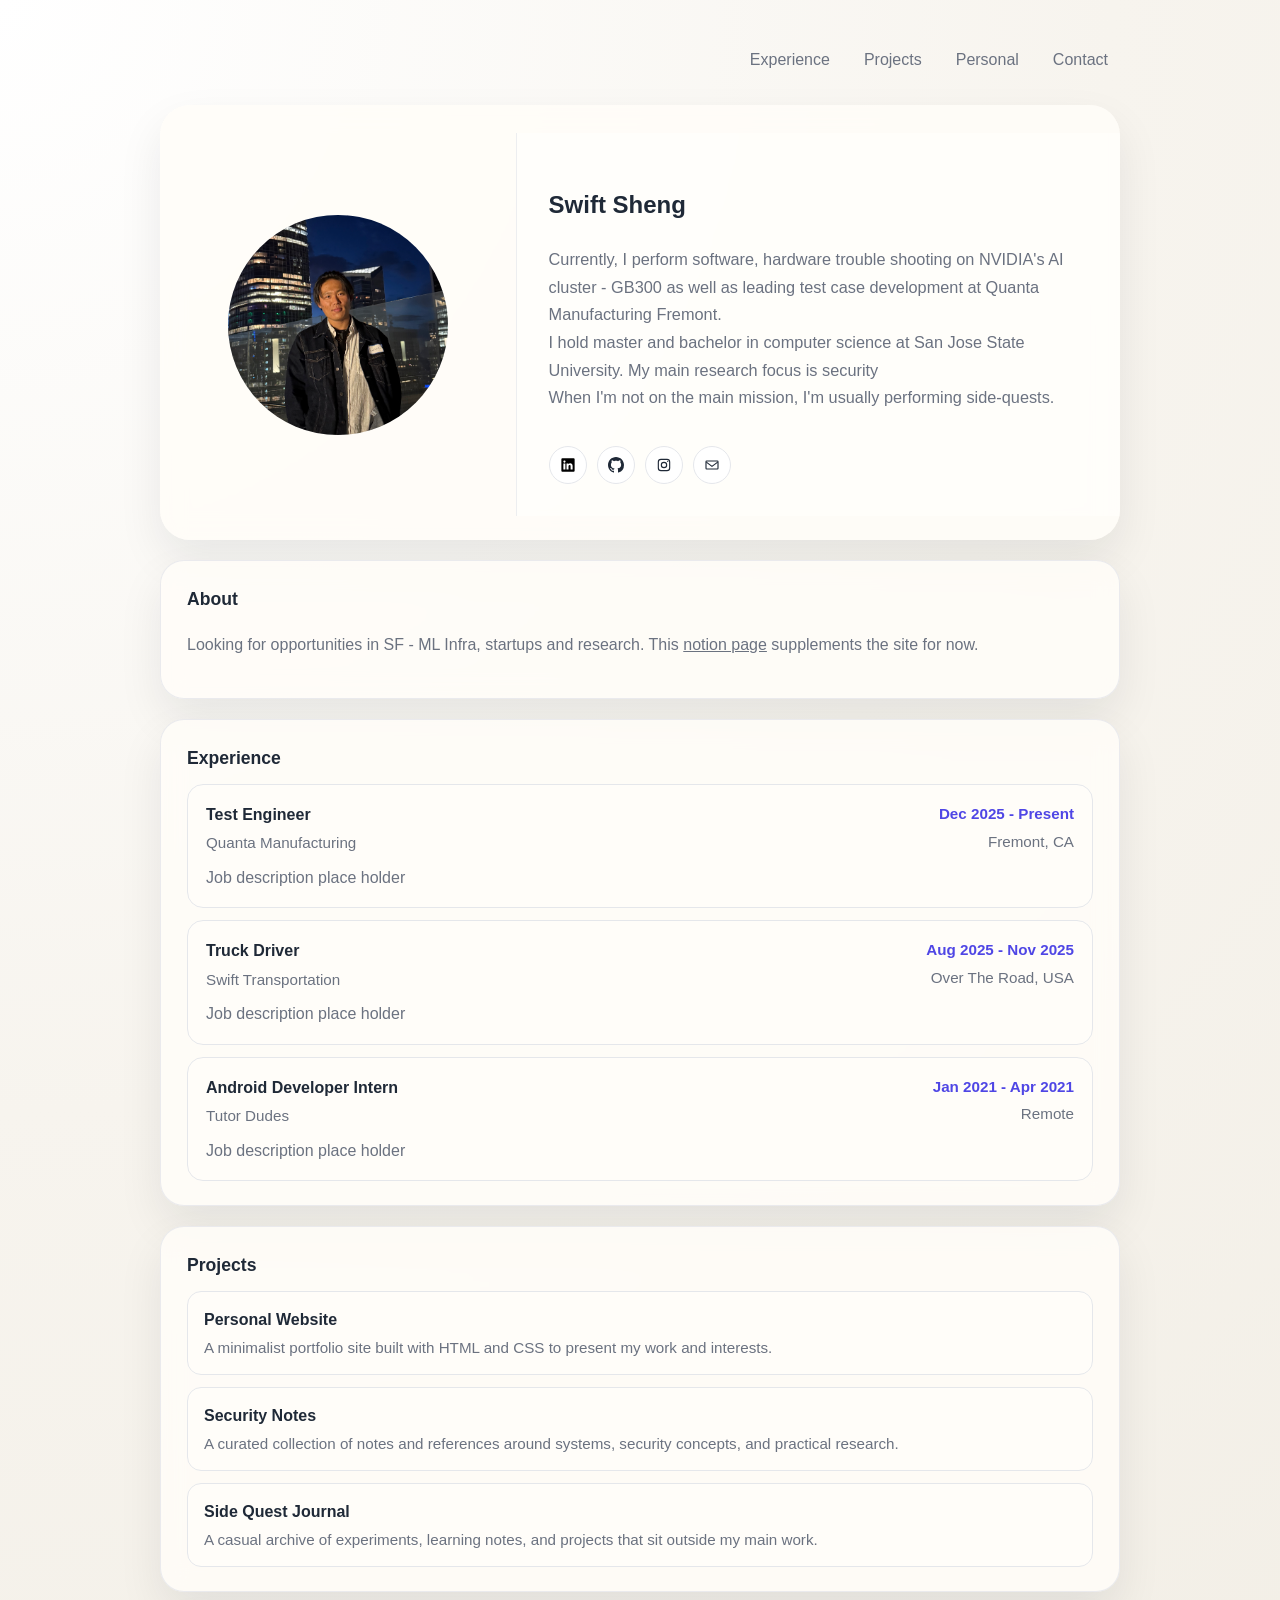
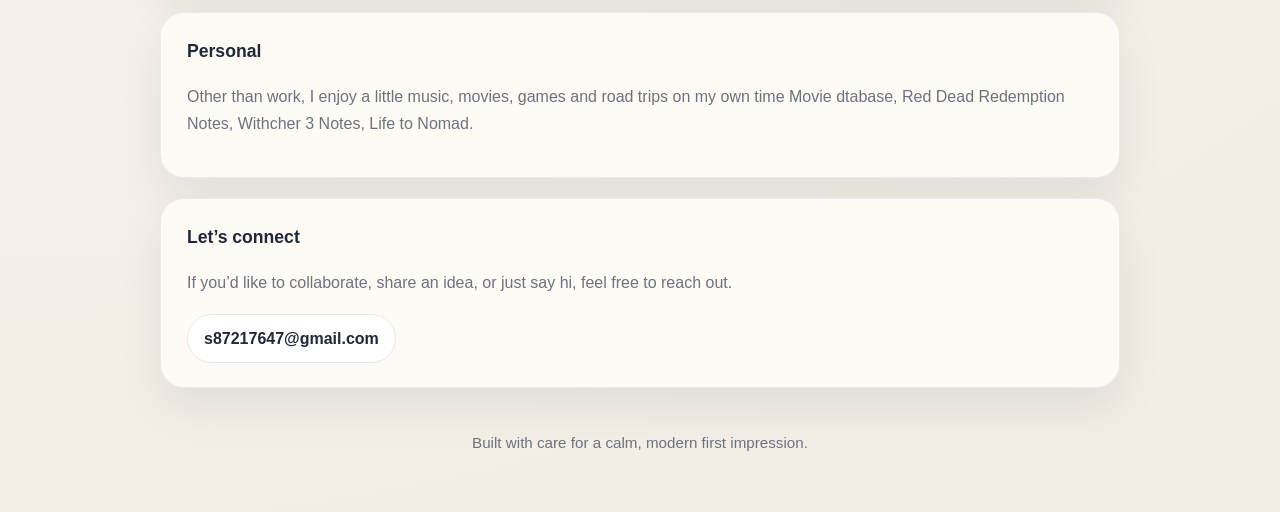
==== index.html @ 521e33bc "Updated about" ====
<!DOCTYPE html>
<html lang="en">
<head>
  <meta charset="UTF-8" />
  <meta name="viewport" content="width=device-width, initial-scale=1.0" />
  <meta name="description" content="A minimalist personal website for Swift." />
  <title>Swift • Personal Site</title>
  <link rel="stylesheet" href="styles.css" />
</head>
<body>
  <div class="page">
    <nav>
      <div class="brand"></div>
      <div class="nav-links">
        <a href="#experience">Experience</a>
        <a href="#projects">Projects</a>
        <a href="#personal">Personal</a>
        <a href="#contact">Contact</a>
      </div>
    </nav>

    <header class="hero">
      <div class="hero-visual" aria-label="Profile photo area">
        <div class="photo-card">
          <img src="profile_pic.jpeg" alt="Profile picture" />
        </div>
      </div>

      <div class="hero-content">
        <!-- <p class="hero-eyebrow">Creative • Thoughtful • Building</p> -->
        <h2>Swift Sheng</h2>
        <p>
          Currently, I perform software, hardware trouble shooting on NVIDIA's AI cluster - GB300 as well as
          leading test case development at Quanta Manufacturing Fremont.
          <br>
          I hold master and bachelor in computer science at San Jose State University. My main research focus is security
          <br>
          When I'm not on the main mission, I'm usually performing side-quests.
        </p>

        <div class="social-links" aria-label="Social links">
          <a href="https://www.linkedin.com/in/swift-sheng-computer-scientist/" target="_blank" rel="noreferrer" aria-label="LinkedIn" title="LinkedIn">
            <svg viewBox="0 0 24 24" aria-hidden="true">
              <path d="M20.47,2H3.53A1.45,1.45,0,0,0,2.06,3.43V20.57A1.45,1.45,0,0,0,3.53,22H20.47a1.45,1.45,0,0,0,1.47-1.43V3.43A1.45,1.45,0,0,0,20.47,2ZM8.09,18.74h-3v-9h3ZM6.59,8.48h0a1.56,1.56,0,1,1,0-3.12,1.57,1.57,0,1,1,0,3.12ZM18.91,18.74h-3V13.91c0-1.21-.43-2-1.52-2A1.65,1.65,0,0,0,12.85,13a2,2,0,0,0-.1.73v5h-3s0-8.18,0-9h3V11A3,3,0,0,1,15.46,9.5c2,0,3.45,1.29,3.45,4.06Z"/>
            </svg>
          </a>
          <a href="https://github.com/s87217647" target="_blank" rel="noreferrer" aria-label="GitHub" title="GitHub">
            <svg viewBox="0 0 16 16" aria-hidden="true">
              <path d="M8 0C3.58 0 0 3.58 0 8c0 3.54 2.29 6.53 5.47 7.59.4.07.55-.17.55-.38 0-.19-.01-.82-.01-1.49-2.01.37-2.53-.49-2.69-.94-.09-.23-.48-.94-.82-1.13-.28-.15-.68-.52-.01-.53.63-.01 1.08.58 1.23.82.72 1.21 1.87.87 2.33.66.07-.52.28-.87.51-1.07-1.78-.2-3.64-.89-3.64-3.95 0-.87.31-1.59.82-2.15-.08-.2-.36-1.02.08-2.12 0 0 .67-.21 2.2.82.64-.18 1.32-.27 2-.27.68 0 1.36.09 2 .27 1.53-1.04 2.2-.82 2.2-.82.44 1.1.16 1.92.08 2.12.51.56.82 1.27.82 2.15 0 3.07-1.87 3.75-3.65 3.95.29.25.54.73.54 1.48 0 1.07-.01 1.93-.01 2.2 0 .21.15.46.55.38A8.013 8.013 0 0016 8c0-4.42-3.58-8-8-8z" fill="currentColor"></path>
            </svg>
          </a>
          <a href="https://www.instagram.com/irony_man00/" target="_blank" rel="noreferrer" aria-label="Instagram" title="Instagram">
            <svg viewBox="0 0 24 24" aria-hidden="true">
              <rect x="3.5" y="3.5" width="17" height="17" rx="4" ry="4" fill="none" stroke="currentColor" stroke-width="1.7"></rect>
              <circle cx="12" cy="12" r="4" fill="none" stroke="currentColor" stroke-width="1.7"></circle>
              <circle cx="17.5" cy="6.5" r="1" fill="currentColor"></circle>
            </svg>
          </a>
          <a href="mailto:s87217647@gmail.com" aria-label="Email" title="Email">
            <svg viewBox="0 0 24 24" aria-hidden="true">
              <path d="M4 6h16a1 1 0 0 1 1 1v10a1 1 0 0 1-1 1H4a1 1 0 0 1-1-1V7a1 1 0 0 1 1-1Z" fill="none" stroke="currentColor" stroke-width="1.7" stroke-linecap="round" stroke-linejoin="round"></path>
              <path d="m4 8 8 6 8-6" fill="none" stroke="currentColor" stroke-width="1.7" stroke-linecap="round" stroke-linejoin="round"></path>
            </svg>
          </a>
        </div>
      </div>
    </header>

    <section id="about" class="panel">
      <h3>About</h3>
      <p>
        Looking for opportunities in SF - ML Infra, startups and research.
        This <a href="https://app.notion.com/p/More-about-Swift-Sheng-a5b1cbc546af445598886eb866c3924d?source=copy_link" style="text-decoration: underline;"> notion page</a> supplements the site for now.
      </p>
    </section>

    <section id="experience" class="panel">
      <h3>Experience</h3>
      <div class="entry-list" aria-label="Experience entries">
        <article class="entry-item">
          <div class="entry-header">
            <div class="entry-left">
              <strong>Test Engineer</strong>
              <div class="entry-company">Quanta Manufacturing</div>
            </div>
            <div class="entry-right">
              <span class="entry-date">Dec 2025 - Present</span>
              <div class="entry-meta">Fremont, CA</div>
            </div>
          </div>
          <p class="entry-description">
            Job description place holder
          </p>
        </article>

        <article class="entry-item">
          <div class="entry-header">
            <div class="entry-left">
              <strong>Truck Driver</strong>
              <div class="entry-company">Swift Transportation</div>
            </div>
            <div class="entry-right">
              <span class="entry-date">Aug 2025 - Nov 2025</span>
              <div class="entry-meta">Over The Road, USA</div>
            </div>
          </div>
          <p class="entry-description">
            Job description place holder
          </p>
        </article>


        <article class="entry-item">
          <div class="entry-header">
            <div class="entry-left">
              <strong>Android Developer Intern</strong>
              <div class="entry-company">Tutor Dudes</div>
            </div>
            <div class="entry-right">
              <span class="entry-date">Jan 2021 - Apr 2021</span>
              <div class="entry-meta">Remote</div>
            </div>
          </div>
          <p class="entry-description">
            Job description place holder
          </p>
        </article>


      </div>
    </section>

    <section id="projects" class="panel">
      <h3>Projects</h3>
      <div class="project-list" aria-label="Project entries">
        <a class="project-item" href="https://github.com/s87217647" target="_blank" rel="noreferrer">
          <div class="project-title">Personal Website</div>
          <div class="project-intro">A minimalist portfolio site built with HTML and CSS to present my work and interests.</div>
        </a>
        <a class="project-item" href="https://github.com/s87217647" target="_blank" rel="noreferrer">
          <div class="project-title">Security Notes</div>
          <div class="project-intro">A curated collection of notes and references around systems, security concepts, and practical research.</div>
        </a>
        <a class="project-item" href="https://github.com/s87217647" target="_blank" rel="noreferrer">
          <div class="project-title">Side Quest Journal</div>
          <div class="project-intro">A casual archive of experiments, learning notes, and projects that sit outside my main work.</div>
        </a>
      </div>
    </section>

    <section id="personal" class="panel">
      <h3>Personal</h3>
      <!-- <p>Outside of work, I enjoy exploring security research, learning new tools, and taking on side projects that keep my curiosity alive. I’m drawn to thoughtful, calm, and human-centered work in both technology and everyday life.</p> -->
       <p>
        Other than work, I enjoy a little music, movies, games and road trips on my own time
        Movie dtabase, Red Dead Redemption Notes, Withcher 3 Notes, Life to Nomad. 
       </p>

       
    </section>

    <section id="contact" class="panel">
      <h3>Let’s connect</h3>
      <p>If you’d like to collaborate, share an idea, or just say hi, feel free to reach out.</p>
      <div class="actions">
        <a class="btn btn-secondary" href="mailto:s87217647@gmail.com">s87217647@gmail.com</a>
      </div>
    </section>

    <footer>
      Built with care for a calm, modern first impression.
    </footer>
  </div>
</body>
</html>
---- styles.css ----
:root {
  --bg: #f7f4ee;
  --bg-soft: #fffdf9;
  --text: #1f2937;
  --muted: #6b7280;
  --line: #e5e7eb;
  --accent: #4f46e5;
  --accent-soft: #eef2ff;
  --shadow: 0 20px 45px rgba(15, 23, 42, 0.08);
}

* { box-sizing: border-box; }
html { scroll-behavior: smooth; }
body {
  margin: 0;
  font-family: Inter, "Segoe UI", Roboto, Helvetica, Arial, sans-serif;
  color: var(--text);
  background: radial-gradient(circle at top left, #ffffff 0%, var(--bg) 45%, #f1ede4 100%);
  line-height: 1.7;
}

a { color: inherit; text-decoration: none; }

.page {
  max-width: 1000px;
  margin: 0 auto;
  padding: 24px 20px 48px;
}

nav {
  display: flex;
  justify-content: space-between;
  align-items: center;
  padding: 14px 0 24px;
  gap: 12px;
  flex-wrap: wrap;
}

.brand {
  font-size: 0.95rem;
  font-weight: 700;
  letter-spacing: 0.16em;
  text-transform: uppercase;
  color: var(--muted);
}

.nav-links {
  display: flex;
  gap: 10px;
  flex-wrap: wrap;
}

.nav-links a {
  padding: 8px 12px;
  border-radius: 999px;
  color: var(--muted);
  transition: background 180ms ease, color 180ms ease;
}

.nav-links a:hover {
  background: var(--accent-soft);
  color: var(--accent);
}

.hero {
  display: grid;
  grid-template-columns: minmax(220px, 1fr) minmax(0, 1.7fr);
  gap: 0;
  align-items: center;
  padding: 28px 0 24px;
  overflow: hidden;
  border: px solid rgba(229, 231, 235, 0.8);
  border-radius: 30px;
  box-shadow: var(--shadow);
  background: rgba(255, 253, 249, 0.86);
  backdrop-filter: blur(12px);
}

.hero-visual {
  min-height: 100%;
  background-color: transparent;
  /* background: #a684d6; */
  padding: 24px;
  display: flex;
  align-items: center;
  justify-content: center;
}

.photo-card {
  width: min(100%, 220px);
  aspect-ratio: 1 / 1;
  border-radius: 50%;
  overflow: hidden;
  background: #f3f4f6;
}

.photo-card img {
  width: 115%;
  height: 115%;
  object-fit: cover;
  object-position: center;
  display: block;
  transform: translate(-9%, -20%)  scale(1.5);

}

.hero-content {
  padding: 32px;
  display: flex;
  flex-direction: column;
  justify-content: center;
  border-left: 1px solid rgba(229, 231, 235, 0.7);
  background: rgba(255, 255, 255, 0.45);
}

.hero-content h1 {
  font-size: clamp(2rem, 4vw, 3rem);
  line-height: 1.1;
  margin: 0 0 14px;
}

.hero-content p {
  margin: 0 0 18px;
  color: var(--muted);
  font-size: 1.02rem;
}

.social-links {
  display: flex;
  gap: 10px;
  margin-top: 16px;
  align-self: flex-start;
}

.social-links a {
  width: 38px;
  height: 38px;
  display: inline-flex;
  align-items: center;
  justify-content: center;
  border-radius: 50%;
  background: white;
  border: 1px solid var(--line);
  color: var(--text);
  font-size: 0.9rem;
  font-weight: 700;
  text-decoration: none;
  transition: transform 180ms ease, border-color 180ms ease, color 180ms ease;
}

.social-links svg {
  width: 16px;
  height: 16px;
  display: block;
}

.social-links a:hover {
  transform: translateY(-1px);
  border-color: var(--accent);
  color: var(--accent);
}

.hero-eyebrow {
  margin: 0 0 8px;
  color: var(--accent);
  font-weight: 700;
  letter-spacing: 0.12em;
  text-transform: uppercase;
  font-size: 0.8rem;
}

.hero-claim {
  font-size: 1.1rem;
  color: var(--text);
}

.hero-cta-row {
  margin-top: 14px;
}

.actions {
  display: flex;
  gap: 12px;
  flex-wrap: wrap;
  margin-top: 18px;
}

.btn {
  display: inline-flex;
  align-items: center;
  justify-content: center;
  padding: 10px 16px;
  border-radius: 999px;
  font-weight: 600;
  border: 1px solid transparent;
  transition: transform 180ms ease, box-shadow 180ms ease;
}

.btn:hover {
  transform: translateY(-1px);
}

.btn-primary {
  background: var(--accent);
  color: white;
  box-shadow: 0 10px 25px rgba(79, 70, 229, 0.18);
}

.btn-secondary {
  background: white;
  color: var(--text);
  border-color: var(--line);
}

section {
  margin-top: 20px;
}

.professional-section {
  display: flex;
  flex-direction: column;
  gap: 16px;
}

.entry-stack {
  display: grid;
  gap: 14px;
}

.entry-card {
  padding: 16px 18px;
  border-radius: 16px;
  background: var(--bg-soft);
  border: 1px solid var(--line);
}

.entry-card h4 {
  margin: 0 0 10px;
  font-size: 1rem;
  color: var(--text);
}

.entry-list {
  display: flex;
  flex-direction: column;
  gap: 12px;
}

.entry-item {
  padding: 16px 18px;
  border-radius: 16px;
  background: var(--bg-soft);
  border: 1px solid var(--line);
}

.entry-header {
  display: flex;
  justify-content: space-between;
  align-items: flex-start;
  gap: 12px;
  margin-bottom: 8px;
}

.entry-header strong {
  display: block;
  color: var(--text);
  font-size: 1rem;
}

.entry-left {
  display: flex;
  flex-direction: column;
  gap: 2px;
}

.entry-company {
  color: var(--muted);
  font-size: 0.95rem;
}

.entry-right {
  display: flex;
  flex-direction: column;
  align-items: flex-end;
  text-align: right;
}

.entry-meta {
  color: var(--muted);
  font-size: 0.95rem;
  margin-top: 2px;
}

.entry-date {
  color: var(--accent);
  font-size: 0.95rem;
  font-weight: 600;
  white-space: nowrap;
}

.entry-description {
  margin: 0;
  color: var(--muted);
  line-height: 1.7;
}

.panel {
  padding: 24px 26px;
  background: rgba(255, 253, 249, 0.86);
  border: 1px solid rgba(229, 231, 235, 0.8);
  box-shadow: var(--shadow);
  border-radius: 24px;
  backdrop-filter: blur(12px);
}

.panel h3 {
  margin: 0 0 10px;
  font-size: 1.1rem;
}

.panel p,
.panel li {
  color: var(--muted);
}

.grid {
  display: grid;
  grid-template-columns: repeat(2, minmax(0, 1fr));
  gap: 14px;
  margin-top: 12px;
}

.mini-card {
  padding: 14px 14px 12px;
  border-radius: 16px;
  background: var(--bg-soft);
  border: 1px solid var(--line);
}

.mini-card strong {
  display: block;
  color: var(--text);
  margin-bottom: 4px;
}

.project-list {
  display: grid;
  gap: 12px;
  margin-top: 10px;
}

.project-item {
  display: block;
  padding: 14px 16px;
  border: 1px solid var(--line);
  border-radius: 14px;
  background: var(--bg-soft);
  color: inherit;
  text-decoration: none;
  transition: border-color 180ms ease, transform 180ms ease, box-shadow 180ms ease;
}

.project-item:hover {
  border-color: var(--accent);
  transform: translateY(-1px);
  box-shadow: 0 8px 20px rgba(15, 23, 42, 0.05);
}

.project-title {
  font-weight: 700;
  color: var(--text);
  margin-bottom: 4px;
}

.project-intro {
  color: var(--muted);
  font-size: 0.95rem;
  line-height: 1.5;
}

footer {
  margin-top: 24px;
  padding: 18px 0 8px;
  color: var(--muted);
  font-size: 0.95rem;
  text-align: center;
}

@media (max-width: 760px) {
  .hero { grid-template-columns: 1fr; }
  .hero-content { border-left: 0; border-top: 1px solid rgba(229, 231, 235, 0.7); }
  .grid { grid-template-columns: 1fr; }
  .page { padding: 16px 14px 32px; }
  .hero-visual, .hero-content, .panel { padding: 20px; }
}
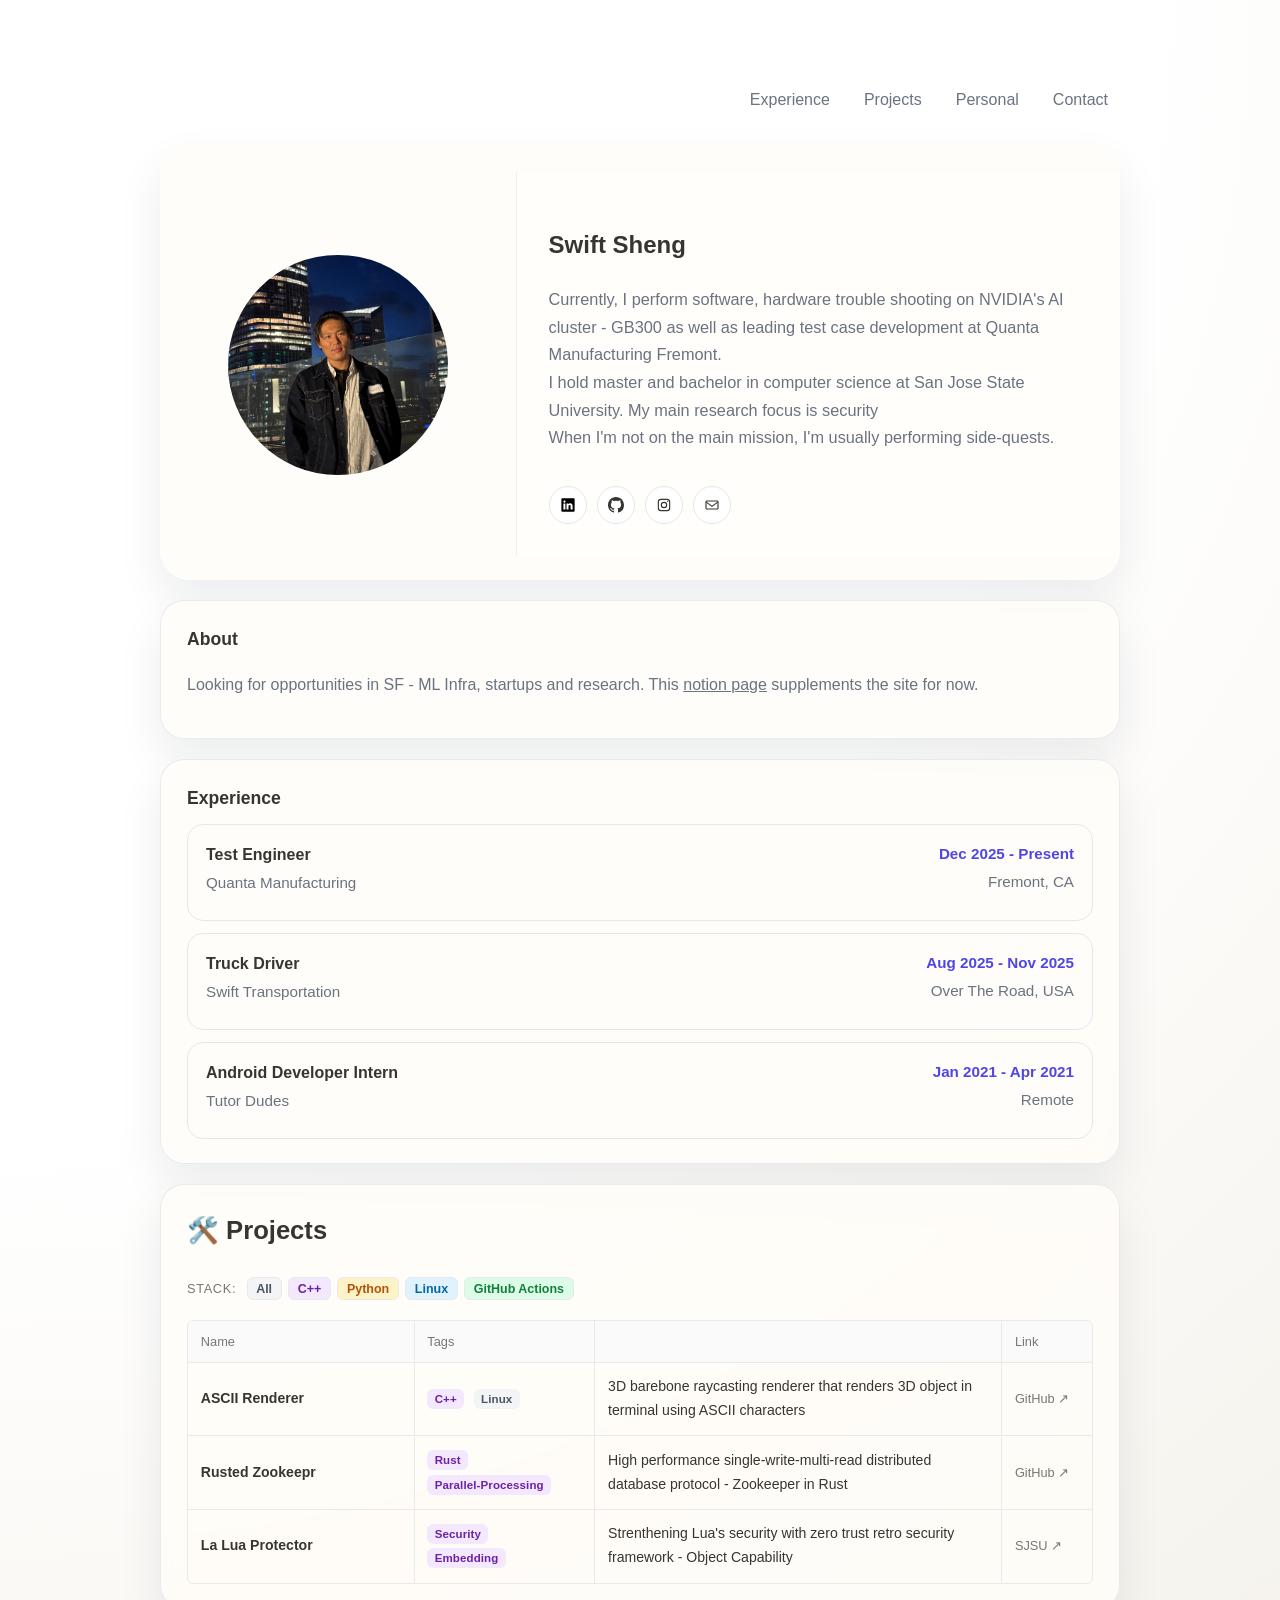
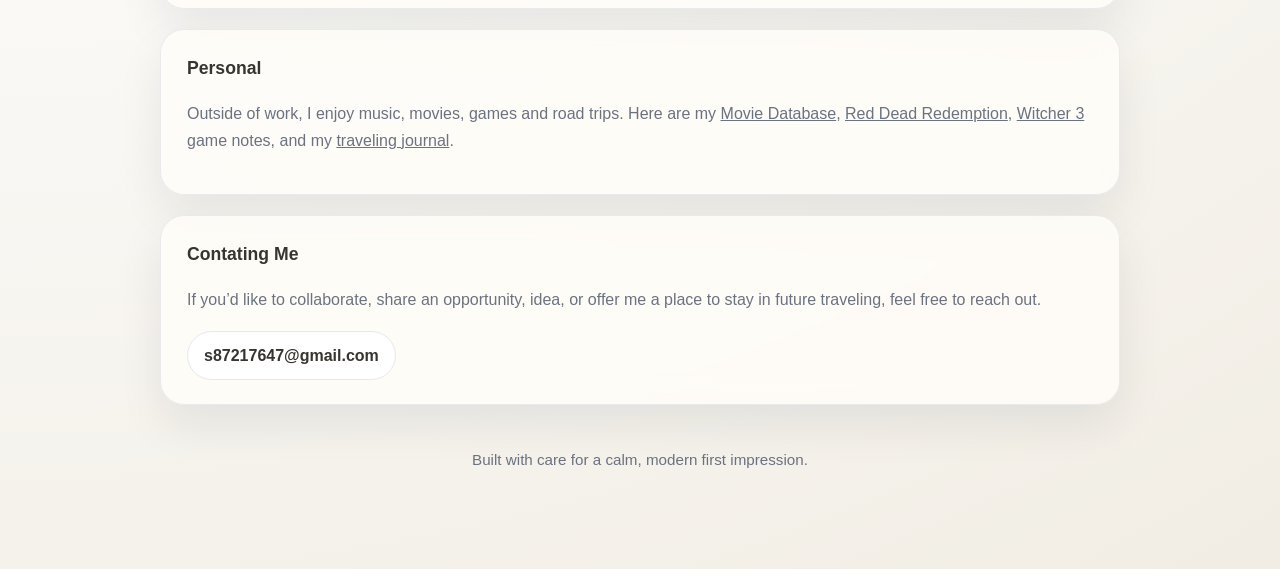
==== commit 7f333226: "Working on project database" ====
--- a/index.html
+++ b/index.html
@@ -6,6 +6,7 @@
   <meta name="description" content="A minimalist personal website for Swift." />
   <title>Swift • Personal Site</title>
   <link rel="stylesheet" href="styles.css" />
+<link rel="stylesheet" href="database.css">
 </head>
 <body>
   <div class="page">
@@ -22,7 +23,7 @@
     <header class="hero">
       <div class="hero-visual" aria-label="Profile photo area">
         <div class="photo-card">
-          <img src="profile_pic.jpeg" alt="Profile picture" />
+          <img src="./grphics/profile_pic.jpeg" alt="Profile picture" />
         </div>
       </div>
 
@@ -89,7 +90,15 @@
             </div>
           </div>
           <p class="entry-description">
-            Job description place holder
+           Lead end-to-end system testing, bring-up, and validation for next-generation NVIDIA GB300 (Blackwell Ultra) rack-scale AI systems, ensuring rigorous reliability for high-density computing platforms.
+           <br><br>
+          Validate multi-layered systems involving complex hardware-software integration, including Arm-based Grace CPUs, high-speed NVLink/InfiniBand networking interconnects, and Baseboard Management Controllers (BMC).
+           <br><br>
+          Diagnose and debug system-level failures across the hardware/firmware boundary, utilizing telemetry tools and Linux-based diagnostic software to root-cause electrical, signal integrity, and communication anomalies.
+          <br><br>
+          Monitor and validate complex environmentals, including automated high-capacity direct liquid-cooling (DLC) infrastructures and rack-level power distribution units (PDUs) up to 140kW+.
+          <br><br>
+          Develop and execute automated test scripts (Python/Linux) to streamline system validation, stress-testing, and data collection, accelerating time-to-market for frontier AI factory infrastructure.
           </p>
         </article>
 
@@ -105,7 +114,7 @@
             </div>
           </div>
           <p class="entry-description">
-            Job description place holder
+            Kept america rolling
           </p>
         </article>
 
@@ -122,7 +131,14 @@
             </div>
           </div>
           <p class="entry-description">
-            Job description place holder
+            Implemented highly concurrent edge storage and background data processing pipelines using Kotlin and Java to handle persistent asynchronous state modifications.
+            <br> <br>
+            Optimized memory management models, local query trees, and execution latency to minimize runtime resource overhead on edge hardware environments.
+            <br> <br>
+            Wrote automated regressions and validation frameworks to verify deterministic state tracking and structural integrity across complex algorithmic components.
+            <br><br>
+
+
           </p>
         </article>
 
@@ -130,38 +146,88 @@
       </div>
     </section>
 
-    <section id="projects" class="panel">
-      <h3>Projects</h3>
-      <div class="project-list" aria-label="Project entries">
-        <a class="project-item" href="https://github.com/s87217647" target="_blank" rel="noreferrer">
-          <div class="project-title">Personal Website</div>
-          <div class="project-intro">A minimalist portfolio site built with HTML and CSS to present my work and interests.</div>
-        </a>
-        <a class="project-item" href="https://github.com/s87217647" target="_blank" rel="noreferrer">
-          <div class="project-title">Security Notes</div>
-          <div class="project-intro">A curated collection of notes and references around systems, security concepts, and practical research.</div>
-        </a>
-        <a class="project-item" href="https://github.com/s87217647" target="_blank" rel="noreferrer">
-          <div class="project-title">Side Quest Journal</div>
-          <div class="project-intro">A casual archive of experiments, learning notes, and projects that sit outside my main work.</div>
-        </a>
-      </div>
-    </section>
+    
+    <div class="project-hub" id="projects">
+    <div class="hub-header">
+      <h2 class="hub-title">🛠️ Projects</h2>
+      <!-- <p class="hub-subtitle">Filter work highlights by target engineering discipline or stack.</p> -->
+    </div>
+
+    <div class="tag-filters">
+      <span class="filter-label">Stack:</span>
+      <button class="tag-chip tag-all active" onclick="setTag('all', this)">All</button>
+      <button class="tag-chip tag-cpp" onclick="setTag('C++', this)">C++</button>
+      <button class="tag-chip tag-python" onclick="setTag('Python', this)">Python</button>
+      <button class="tag-chip tag-linux" onclick="setTag('Linux', this)">Linux</button>
+      <button class="tag-chip tag-github" onclick="setTag('GitHub Actions', this)">GitHub Actions</button>
+    </div>
+
+    <!-- 3. Table View -->
+    <div class="notion-table-wrapper">
+      <table class="notion-table">
+        <thead>
+          <tr>
+            <th style="width: 25%;">Name</th>
+            <th style="width: 20%;">Tags</th>
+            <th style="width: 45%;"> </th>
+            <th style="width: 10%;">Link</th>
+          </tr>
+        </thead>
+        <tbody id="project-body">
+
+          <tr data-tags="C++,Linux">
+            <td class="proj-title">ASCII Renderer</td>
+            <td>
+              <span class="tag t-cpp">C++</span>
+              <span class="tag t-tools">Linux</span>
+            </td>
+            <td>3D barebone raycasting renderer that renders 3D object in terminal using ASCII characters</td>
+            <td><a href="https://github.com/s87217647/ASCII-Renderer" target="_blank" class="link-btn">GitHub ↗</a></td>
+          </tr>
+
+
+          <tr data-tags="C++,Linux">
+            <td class="proj-title">Rusted Zookeepr</td>
+            <td>
+              <span class="tag t-rust">Rust</span>
+              <span class="tag t-parallel-processing">Parallel-Processing</span>
+            </td>
+            <td>High performance single-write-multi-read distributed database protocol - Zookeeper in Rust</td>
+            <td><a href="https://github.com/s87217647/Rusted_Zookeeper" target="_blank" class="link-btn">GitHub ↗</a></td>
+          </tr>
+
+          <tr data-tags="Security, Linux">
+            <td class="proj-title">La Lua Protector</td>
+            <td>
+              <span class="tag t-rust">Security</span>
+              <span class="tag t-parallel-processing">Embedding</span>
+            </td>
+            <td>Strenthening Lua's security with zero trust retro security framework - Object Capability</td>
+            <td><a href="https://scholarworks.sjsu.edu/etd_projects/1508/" target="_blank" class="link-btn">SJSU ↗</a></td>
+          </tr>
+
+        </tbody>
+      </table>
+    </div>
+  </div>
+
 
     <section id="personal" class="panel">
       <h3>Personal</h3>
-      <!-- <p>Outside of work, I enjoy exploring security research, learning new tools, and taking on side projects that keep my curiosity alive. I’m drawn to thoughtful, calm, and human-centered work in both technology and everyday life.</p> -->
        <p>
-        Other than work, I enjoy a little music, movies, games and road trips on my own time
-        Movie dtabase, Red Dead Redemption Notes, Withcher 3 Notes, Life to Nomad. 
+        Outside of work, I enjoy music, movies, games and road trips.
+        Here are my 
+        <a href="https://app.notion.com/p/97a6cd5cebba43cebc2133c66f4a2c7f?v=20ac267397854cccb57a5906d1499969&source=copy_link" style="text-decoration: underline;">Movie Database</a>, 
+        <a href="https://app.notion.com/p/Red-Dead-Redemption-RDR-4a4da850b3c3462f9d6b72cd81853909?source=copy_link" style="text-decoration: underline;">Red Dead Redemption</a>, 
+        <a href="https://app.notion.com/p/Witcher-III-4539ec835d20422b81958b37a1935b86?source=copy_link" style="text-decoration: underline;">Witcher 3</a>
+        game notes, and my 
+        <a href="https://app.notion.com/p/Car-Traveling-Nomad-Menifeasto-3cc496255e0d80bbae47dac1161e763b?source=copy_link" style="text-decoration: underline;">traveling journal</a>.
        </p>
-
-       
     </section>
 
     <section id="contact" class="panel">
-      <h3>Let’s connect</h3>
-      <p>If you’d like to collaborate, share an idea, or just say hi, feel free to reach out.</p>
+      <h3>Contating Me</h3>
+      <p>If you’d like to collaborate, share an opportunity, idea, or offer me a place to stay in future traveling, feel free to reach out.</p>
       <div class="actions">
         <a class="btn btn-secondary" href="mailto:s87217647@gmail.com">s87217647@gmail.com</a>
       </div>
@@ -171,5 +237,26 @@
       Built with care for a calm, modern first impression.
     </footer>
   </div>
+<script>
+    let currentTag = 'all';
+
+    function setTag(tag, element) {
+      currentTag = tag;
+      document.querySelectorAll('.tag-chip').forEach(btn => btn.classList.remove('active'));
+      element.classList.add('active');
+      applyFilters();
+    }
+
+    function applyFilters() {
+      const rows = document.querySelectorAll('#project-body tr');
+
+      rows.forEach(row => {
+        const rowTags = (row.getAttribute('data-tags') || '').split(',').map(tag => tag.trim());
+        const matchesTag = (currentTag === 'all') || rowTags.includes(currentTag);
+
+        row.style.display = matchesTag ? '' : 'none';
+      });
+    }
+  </script>
 </body>
 </html>
--- a/styles.css
+++ b/styles.css
@@ -251,6 +251,15 @@
   border-radius: 16px;
   background: var(--bg-soft);
   border: 1px solid var(--line);
+  cursor: pointer;
+  transition: border-color 180ms ease, transform 180ms ease, box-shadow 180ms ease;
+}
+
+.entry-item:hover,
+.entry-item:focus-within {
+  border-color: rgba(79, 70, 229, 0.35);
+  transform: translateY(-1px);
+  box-shadow: 0 10px 20px rgba(15, 23, 42, 0.04);
 }
 
 .entry-header {
@@ -300,8 +309,19 @@
 
 .entry-description {
   margin: 0;
+  max-height: 0;
+  overflow: hidden;
+  opacity: 0;
   color: var(--muted);
   line-height: 1.7;
+  transition: max-height 260ms ease, opacity 220ms ease, margin-top 220ms ease;
+}
+
+.entry-item:hover .entry-description,
+.entry-item:focus-within .entry-description {
+  max-height: 220px;
+  opacity: 1;
+  margin-top: 10px;
 }
 
 .panel {
--- a/database.css
+++ b/database.css
@@ -0,0 +1,217 @@
+:root {
+  --bg: #ffffff;
+  --text: #37352f;
+  --text-muted: #787774;
+  --border: #e9e9e7;
+  --hover-bg: #f7f6f3;
+
+  /* Notion Badge Colors */
+  --tag-purple-bg: #f3e8fd; --tag-purple-text: #6b21a8;
+  --tag-blue-bg: #e0f2fe;   --tag-blue-text: #0369a1;
+  --tag-green-bg: #dcfce7;  --tag-green-text: #15803d;
+  --tag-amber-bg: #fef3c7;  --tag-amber-text: #b45309;
+  --tag-gray-bg: #f3f4f6;   --tag-gray-text: #4b5563;
+}
+
+body {
+  font-family: -apple-system, BlinkMacSystemFont, "Segoe UI", Roboto, Helvetica, Arial, sans-serif;
+  color: var(--text);
+  background-color: var(--bg);
+  margin: 0;
+  padding: 2.5rem 1.5rem;
+}
+
+.project-hub {
+  max-width: 1000px;
+  margin: 20px 0 0;
+  padding: 24px 26px;
+  background: rgba(255, 253, 249, 0.86);
+  border: 1px solid rgba(229, 231, 235, 0.8);
+  box-shadow: 0 20px 45px rgba(15, 23, 42, 0.08);
+  border-radius: 24px;
+  backdrop-filter: blur(12px);
+}
+
+.hub-header {
+  margin-bottom: 1.5rem;
+}
+
+.hub-title {
+  font-size: 1.6rem;
+  font-weight: 700;
+  margin: 0 0 0.4rem 0;
+  display: flex;
+  align-items: center;
+  gap: 0.5rem;
+}
+
+.hub-subtitle {
+  color: var(--text-muted);
+  font-size: 0.95rem;
+  margin: 0;
+}
+
+/* 1. Track Selector (Position Tabs) */
+.track-tabs {
+  display: flex;
+  gap: 0.5rem;
+  border-bottom: 1px solid var(--border);
+  margin-bottom: 1rem;
+  overflow-x: auto;
+}
+
+.track-btn {
+  background: none;
+  border: none;
+  padding: 0.6rem 0.9rem;
+  font-size: 0.9rem;
+  font-weight: 500;
+  color: var(--text-muted);
+  cursor: pointer;
+  border-bottom: 2px solid transparent;
+  transition: all 0.15s ease;
+  white-space: nowrap;
+}
+
+.track-btn:hover {
+  color: var(--text);
+}
+
+.track-btn.active {
+  color: var(--text);
+  border-bottom-color: var(--text);
+  font-weight: 600;
+}
+
+/* 2. Secondary Tag Filters */
+.tag-filters {
+  display: flex;
+  gap: 0.4rem;
+  margin-bottom: 1.25rem;
+  flex-wrap: wrap;
+  align-items: center;
+}
+
+.filter-label {
+  font-size: 0.8rem;
+  color: var(--text-muted);
+  margin-right: 0.25rem;
+  text-transform: uppercase;
+  letter-spacing: 0.05em;
+}
+
+.tag-chip {
+  border: 1px solid var(--border);
+  border-radius: 6px;
+  padding: 0.24rem 0.54rem;
+  font-size: 0.78rem;
+  font-weight: 600;
+  cursor: pointer;
+  transition: all 0.15s ease;
+}
+
+.tag-chip:hover, .tag-chip.active {
+  filter: saturate(1.08);
+}
+
+.tag-chip.tag-all {
+  background: var(--tag-gray-bg);
+  color: var(--tag-gray-text);
+}
+
+.tag-chip.tag-cpp {
+  background: var(--tag-purple-bg);
+  color: var(--tag-purple-text);
+}
+
+.tag-chip.tag-python {
+  background: var(--tag-amber-bg);
+  color: var(--tag-amber-text);
+}
+
+.tag-chip.tag-linux {
+  background: var(--tag-blue-bg);
+  color: var(--tag-blue-text);
+}
+
+.tag-chip.tag-github {
+  background: var(--tag-green-bg);
+  color: var(--tag-green-text);
+}
+
+/* 3. Notion Table Grid */
+.notion-table-wrapper {
+  border: 1px solid var(--border);
+  border-radius: 6px;
+  overflow: hidden;
+}
+
+.notion-table {
+  width: 100%;
+  border-collapse: collapse;
+  font-size: 0.88rem;
+  text-align: left;
+}
+
+.notion-table th {
+  background: #fafafa;
+  color: var(--text-muted);
+  font-weight: 500;
+  padding: 0.6rem 0.8rem;
+  border-bottom: 1px solid var(--border);
+  border-right: 1px solid var(--border);
+  font-size: 0.8rem;
+}
+.notion-table th:last-child { border-right: none; }
+
+.notion-table td {
+  padding: 0.75rem 0.8rem;
+  border-bottom: 1px solid var(--border);
+  border-right: 1px solid var(--border);
+  vertical-align: middle;
+}
+.notion-table td:last-child { border-right: none; }
+.notion-table tr:last-child td { border-bottom: none; }
+
+.notion-table tbody tr {
+  transition: background 0.1s ease;
+}
+
+.notion-table tbody tr:hover {
+  background: var(--hover-bg);
+}
+
+/* Elements */
+.proj-title {
+  font-weight: 600;
+  color: var(--text);
+  text-decoration: none;
+}
+
+.tag {
+  display: inline-block;
+  padding: 0.12rem 0.46rem;
+  border-radius: 6px;
+  font-size: 0.72rem;
+  font-weight: 600;
+  margin-right: 0.35rem;
+  margin-bottom: 0.15rem;
+  letter-spacing: 0.01em;
+  line-height: 1.4;
+}
+
+.t-cpp { background: var(--tag-purple-bg); color: var(--tag-purple-text); }
+.t-rust { background: var(--tag-purple-bg); color: var(--tag-purple-text); }
+.t-parallel-processing { background: var(--tag-purple-bg); color: var(--tag-purple-text); }
+.t-python { background: var(--tag-amber-bg); color: var(--tag-amber-text); }
+.t-infra { background: var(--tag-blue-bg); color: var(--tag-blue-text); }
+.t-test { background: var(--tag-green-bg); color: var(--tag-green-text); }
+.t-tools { background: var(--tag-gray-bg); color: var(--tag-gray-text); }
+
+.link-btn {
+  color: var(--text-muted);
+  text-decoration: none;
+  font-size: 0.8rem;
+  font-weight: 500;
+}
+.link-btn:hover { color: var(--text); }
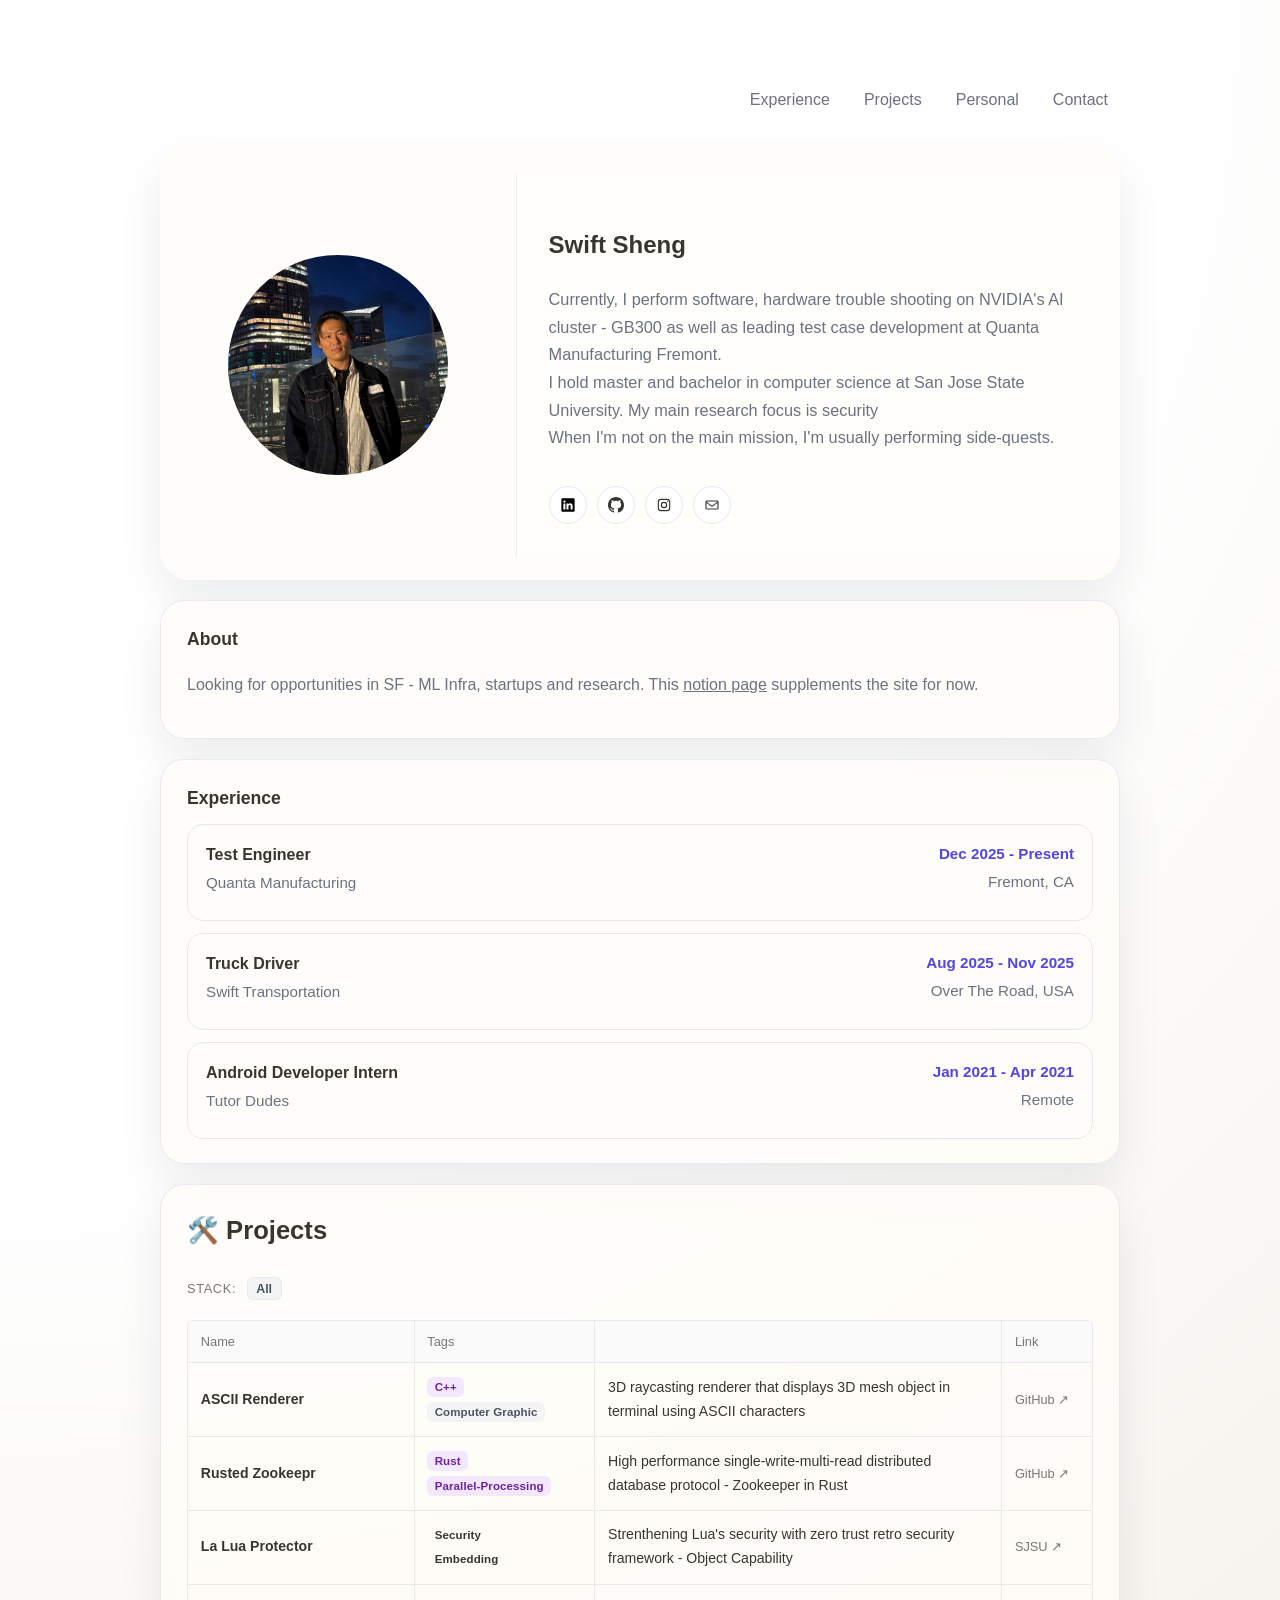
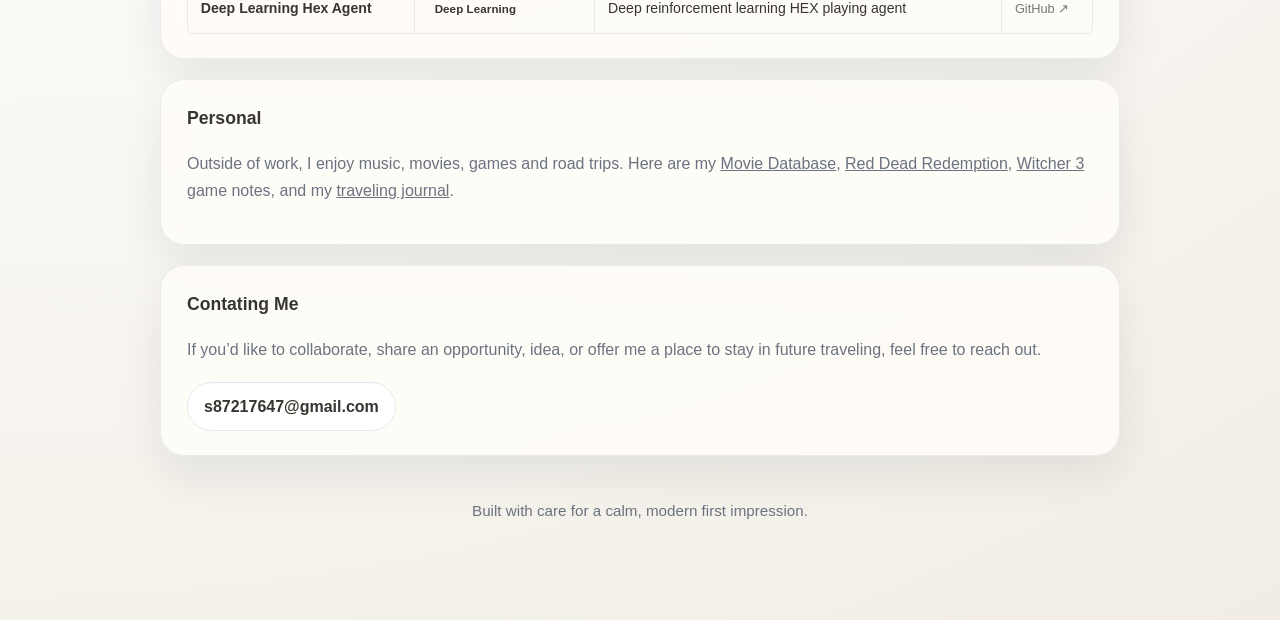
==== commit 38b2abe8: "Working on project database" ====
--- a/index.html
+++ b/index.html
@@ -23,7 +23,7 @@
     <header class="hero">
       <div class="hero-visual" aria-label="Profile photo area">
         <div class="photo-card">
-          <img src="./grphics/profile_pic.jpeg" alt="Profile picture" />
+          <img src="./graphics/profile_pic.jpeg" alt="Profile picture" />
         </div>
       </div>
 
@@ -156,10 +156,10 @@
     <div class="tag-filters">
       <span class="filter-label">Stack:</span>
       <button class="tag-chip tag-all active" onclick="setTag('all', this)">All</button>
-      <button class="tag-chip tag-cpp" onclick="setTag('C++', this)">C++</button>
-      <button class="tag-chip tag-python" onclick="setTag('Python', this)">Python</button>
-      <button class="tag-chip tag-linux" onclick="setTag('Linux', this)">Linux</button>
-      <button class="tag-chip tag-github" onclick="setTag('GitHub Actions', this)">GitHub Actions</button>
+      <!-- <button class="tag-chip tag-cpp" onclick="setTag('C++', this)">C++</button> -->
+      <!-- <button class="tag-chip tag-python" onclick="setTag('Python', this)">Python</button> -->
+      <!-- <button class="tag-chip tag-linux" onclick="setTag('Linux', this)">Linux</button> -->
+      <!-- <button class="tag-chip tag-github" onclick="setTag('GitHub Actions', this)">GitHub Actions</button> -->
     </div>
 
     <!-- 3. Table View -->
@@ -175,18 +175,18 @@
         </thead>
         <tbody id="project-body">
 
-          <tr data-tags="C++,Linux">
+          <tr data-tags="C++, Computer Graphic">
             <td class="proj-title">ASCII Renderer</td>
             <td>
               <span class="tag t-cpp">C++</span>
-              <span class="tag t-tools">Linux</span>
-            </td>
-            <td>3D barebone raycasting renderer that renders 3D object in terminal using ASCII characters</td>
+              <span class="tag t-tools">Computer Graphic</span>
+            </td>
+            <td>3D raycasting renderer that displays 3D mesh object in terminal using ASCII characters</td>
             <td><a href="https://github.com/s87217647/ASCII-Renderer" target="_blank" class="link-btn">GitHub ↗</a></td>
           </tr>
 
 
-          <tr data-tags="C++,Linux">
+          <tr data-tags="Rust, parallel-processing">
             <td class="proj-title">Rusted Zookeepr</td>
             <td>
               <span class="tag t-rust">Rust</span>
@@ -196,15 +196,25 @@
             <td><a href="https://github.com/s87217647/Rusted_Zookeeper" target="_blank" class="link-btn">GitHub ↗</a></td>
           </tr>
 
-          <tr data-tags="Security, Linux">
+          <tr data-tags="Security">
             <td class="proj-title">La Lua Protector</td>
             <td>
-              <span class="tag t-rust">Security</span>
-              <span class="tag t-parallel-processing">Embedding</span>
+              <span class="tag t-Security">Security</span>
+              <span class="tag t-Embedding">Embedding</span>
             </td>
             <td>Strenthening Lua's security with zero trust retro security framework - Object Capability</td>
             <td><a href="https://scholarworks.sjsu.edu/etd_projects/1508/" target="_blank" class="link-btn">SJSU ↗</a></td>
           </tr>
+
+          <tr data-tags="Deep-Learning">
+            <td class="proj-title">Deep Learning Hex Agent</td>
+            <td>
+              <span class="tag t-deep-learning">Deep Learning</span>
+            </td>
+            <td>Deep reinforcement learning HEX playing agent</td>
+            <td><a href="https://github.com/s87217647/Reinforcement_L/tree/main/hex" target="_blank" class="link-btn">GitHub ↗</a></td>
+          </tr>
+
 
         </tbody>
       </table>
--- a/database.css
+++ b/database.css
@@ -200,6 +200,17 @@
   line-height: 1.4;
 }
 
+
+
+/* Color only, doesn't  */
+
+.t-amber{ background: var(--tag-amber-bg); color: var(--tag-amber-text);}
+.t-purple{background: var(--tag-purple-bg); color: var(--tag-purple-text);}
+.t-blue { background: var(--tag-blue-bg); color: var(--tag-blue-text); }
+.t-green { background: var(--tag-green-bg); color: var(--tag-green-text); }
+.t-gray { background: var(--tag-gray-bg); color: var(--tag-gray-text); }
+
+
 .t-cpp { background: var(--tag-purple-bg); color: var(--tag-purple-text); }
 .t-rust { background: var(--tag-purple-bg); color: var(--tag-purple-text); }
 .t-parallel-processing { background: var(--tag-purple-bg); color: var(--tag-purple-text); }
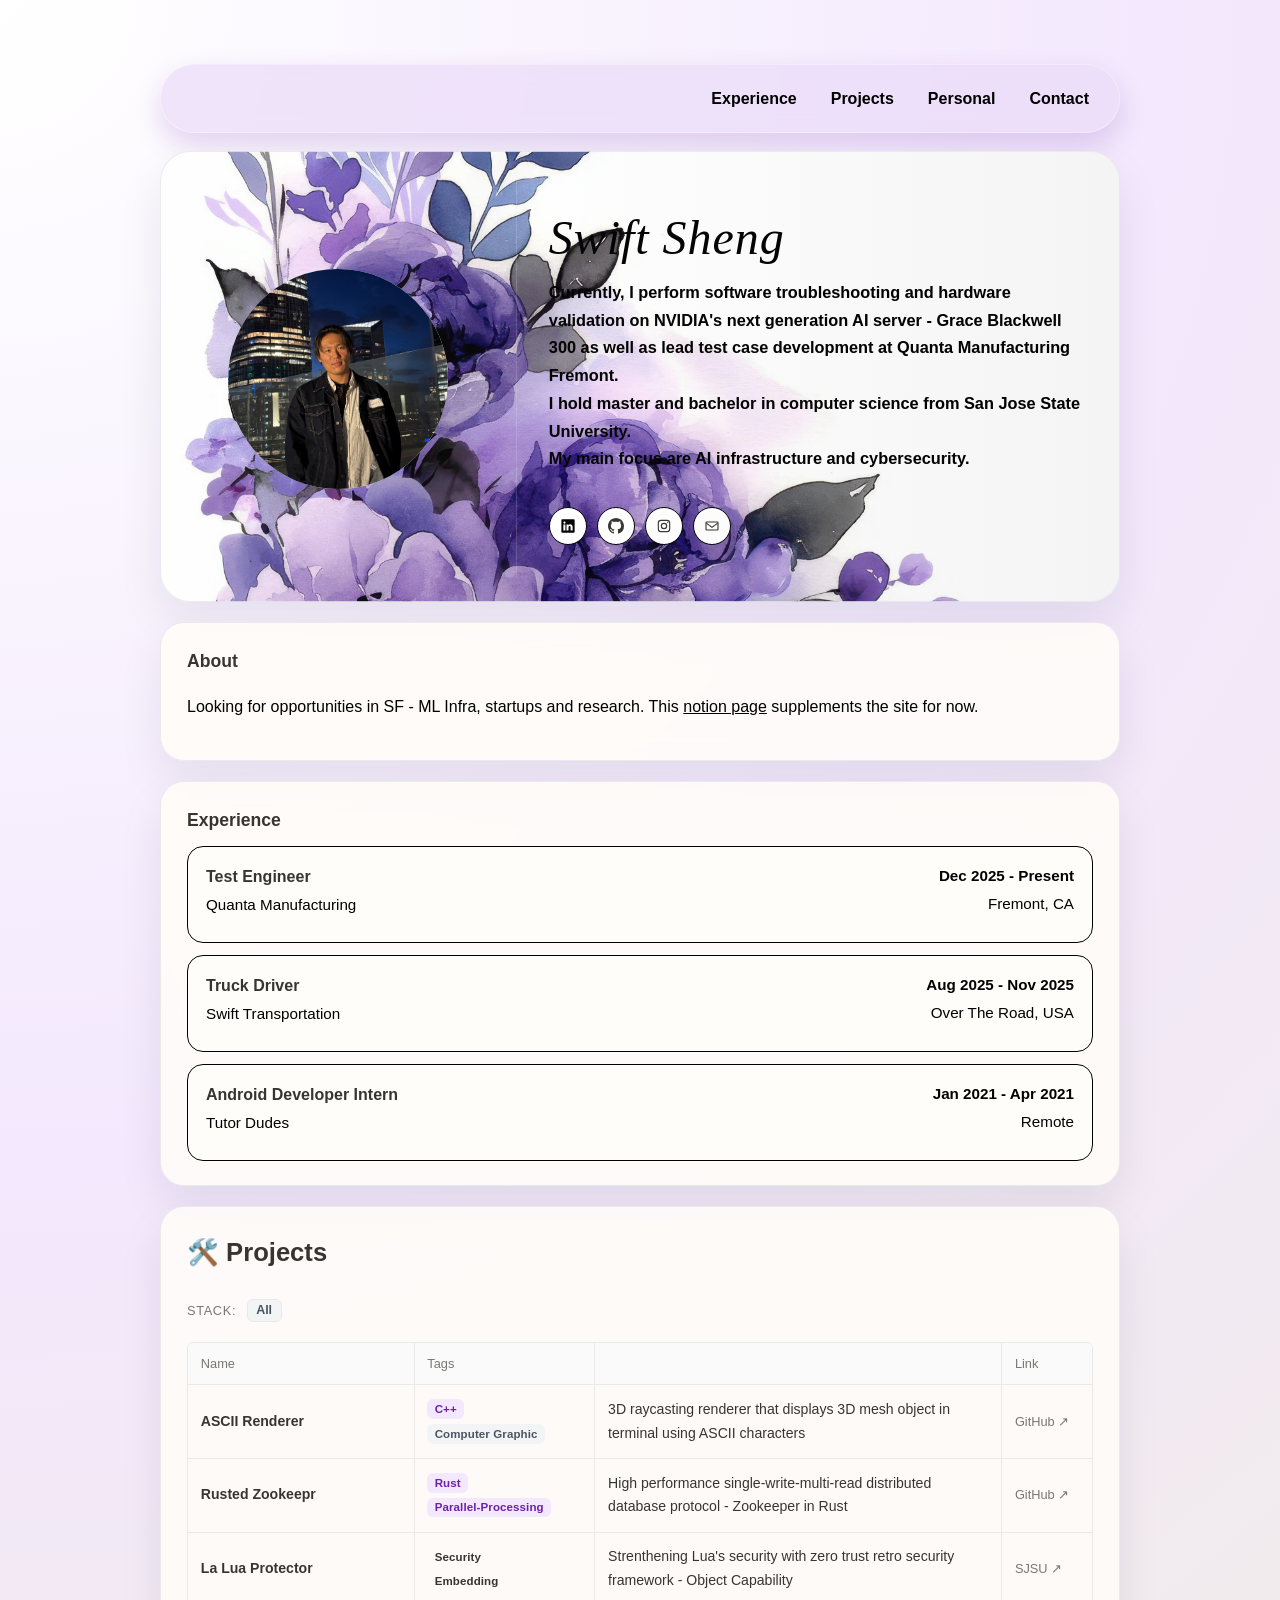
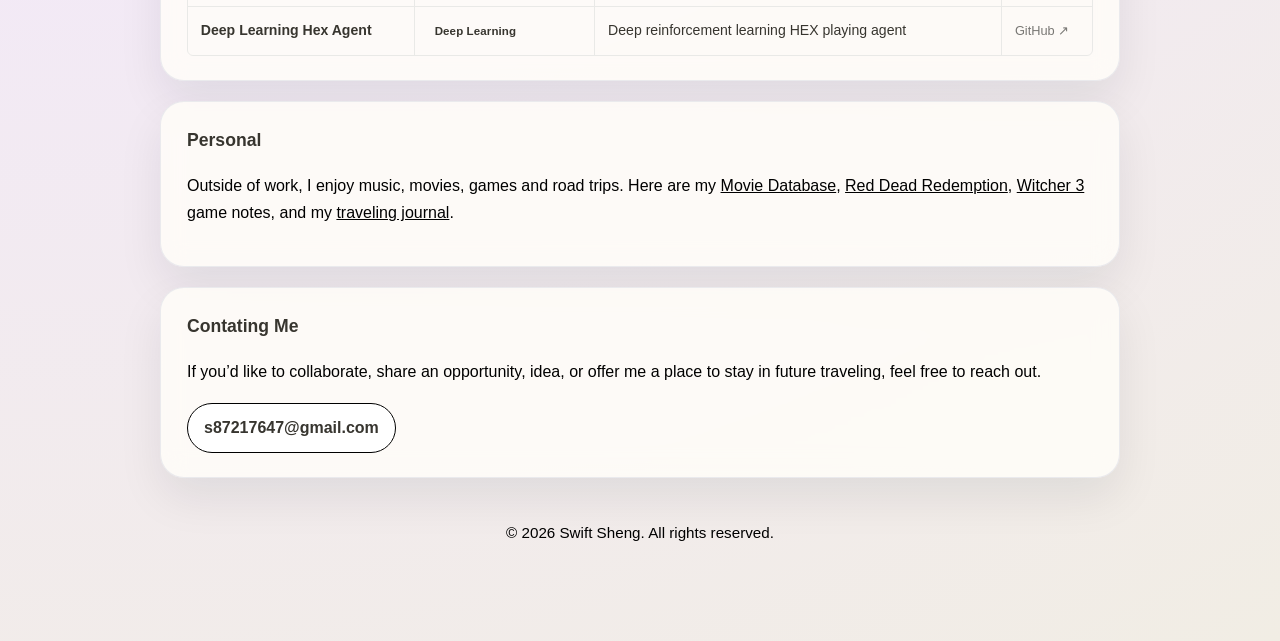
==== commit 3804189a: "Fixed exprience drop down menu" ====
--- a/index.html
+++ b/index.html
@@ -31,12 +31,12 @@
         <!-- <p class="hero-eyebrow">Creative • Thoughtful • Building</p> -->
         <h2>Swift Sheng</h2>
         <p>
-          Currently, I perform software, hardware trouble shooting on NVIDIA's AI cluster - GB300 as well as
-          leading test case development at Quanta Manufacturing Fremont.
+          Currently, I perform software troubleshooting and hardware validation on NVIDIA's next generation AI server - Grace Blackwell 300 
+          as well as lead test case development at Quanta Manufacturing Fremont.
           <br>
-          I hold master and bachelor in computer science at San Jose State University. My main research focus is security
+          I hold master and bachelor in computer science from San Jose State University.
           <br>
-          When I'm not on the main mission, I'm usually performing side-quests.
+          My main focus are AI infrastructure and cybersecurity.
         </p>
 
         <div class="social-links" aria-label="Social links">
@@ -115,6 +115,9 @@
           </div>
           <p class="entry-description">
             Kept america rolling
+            <br>
+            <img src="./graphics/trucking.jpeg" alt="Oregon" style="width: 500px; height: 300px; object-fit: cover;">
+
           </p>
         </article>
 
@@ -244,7 +247,7 @@
     </section>
 
     <footer>
-      Built with care for a calm, modern first impression.
+      © 2026 Swift Sheng. All rights reserved.
     </footer>
   </div>
 <script>
--- a/styles.css
+++ b/styles.css
@@ -1,11 +1,11 @@
 :root {
   --bg: #f7f4ee;
   --bg-soft: #fffdf9;
-  --text: #1f2937;
-  --muted: #6b7280;
-  --line: #e5e7eb;
-  --accent: #4f46e5;
-  --accent-soft: #eef2ff;
+  --text: #000000;
+  --muted: #000000;
+  --line: #000000;
+  --accent: #000000;
+  --accent-soft: #f2f2f2;
   --shadow: 0 20px 45px rgba(15, 23, 42, 0.08);
 }
 
@@ -31,17 +31,24 @@
   display: flex;
   justify-content: space-between;
   align-items: center;
-  padding: 14px 0 24px;
+  padding: 12px 18px;
   gap: 12px;
   flex-wrap: wrap;
+  background: rgba(234, 219, 248, 0.7);
+  border: 1px solid rgba(255, 255, 255, 0.35);
+  border-radius: 999px;
+  margin-bottom: 18px;
+  box-shadow: 0 12px 28px rgba(107, 33, 168, 0.18);
+  backdrop-filter: blur(10px);
+  -webkit-backdrop-filter: blur(10px);
 }
 
 .brand {
   font-size: 0.95rem;
-  font-weight: 700;
+  font-weight: 800;
   letter-spacing: 0.16em;
   text-transform: uppercase;
-  color: var(--muted);
+  color: #000000;
 }
 
 .nav-links {
@@ -53,13 +60,14 @@
 .nav-links a {
   padding: 8px 12px;
   border-radius: 999px;
-  color: var(--muted);
+  color: #000000;
+  font-weight: 700;
   transition: background 180ms ease, color 180ms ease;
 }
 
 .nav-links a:hover {
-  background: var(--accent-soft);
-  color: var(--accent);
+  background: rgba(0, 0, 0, 0.05);
+  color: #000000;
 }
 
 .hero {
@@ -69,21 +77,31 @@
   align-items: center;
   padding: 28px 0 24px;
   overflow: hidden;
-  border: px solid rgba(229, 231, 235, 0.8);
+  border: 1px solid rgba(229, 231, 235, 0.8);
   border-radius: 30px;
   box-shadow: var(--shadow);
-  background: rgba(255, 253, 249, 0.86);
+  background: url("graphics/flower1.webp") center/cover no-repeat;
   backdrop-filter: blur(12px);
+  position: relative;
+}
+
+.hero::before {
+  content: "";
+  position: absolute;
+  inset: 0;
+  background: linear-gradient(90deg, rgba(255, 255, 255, 0.06), rgba(255, 255, 255, 0.02) 40%, rgba(0, 0, 0, 0.04));
+  pointer-events: none;
 }
 
 .hero-visual {
   min-height: 100%;
-  background-color: transparent;
-  /* background: #a684d6; */
+  background: transparent;
   padding: 24px;
   display: flex;
   align-items: center;
   justify-content: center;
+  position: relative;
+  z-index: 1;
 }
 
 .photo-card {
@@ -109,20 +127,27 @@
   display: flex;
   flex-direction: column;
   justify-content: center;
-  border-left: 1px solid rgba(229, 231, 235, 0.7);
-  background: rgba(255, 255, 255, 0.45);
-}
-
-.hero-content h1 {
+  border-left: 1px solid rgba(229, 231, 235, 0.18);
+  background: transparent;
+}
+
+.hero-content h2 {
   font-size: clamp(2rem, 4vw, 3rem);
   line-height: 1.1;
   margin: 0 0 14px;
+  color: #000;
+  font-weight: 500;
+  letter-spacing: 0.02em;
+  font-family: "Cormorant Garamond", Georgia, serif;
+  font-style: italic;
 }
 
 .hero-content p {
   margin: 0 0 18px;
-  color: var(--muted);
+  color: #000;
   font-size: 1.02rem;
+  font-weight: 650;
+  text-shadow: 0 0 1px rgba(0, 0, 0, 0.08);
 }
 
 .social-links {
@@ -319,7 +344,7 @@
 
 .entry-item:hover .entry-description,
 .entry-item:focus-within .entry-description {
-  max-height: 220px;
+  max-height: 1000px;
   opacity: 1;
   margin-top: 10px;
 }
--- a/database.css
+++ b/database.css
@@ -1,5 +1,5 @@
 :root {
-  --bg: #ffffff;
+  --bg: #f3e8fd;
   --text: #37352f;
   --text-muted: #787774;
   --border: #e9e9e7;
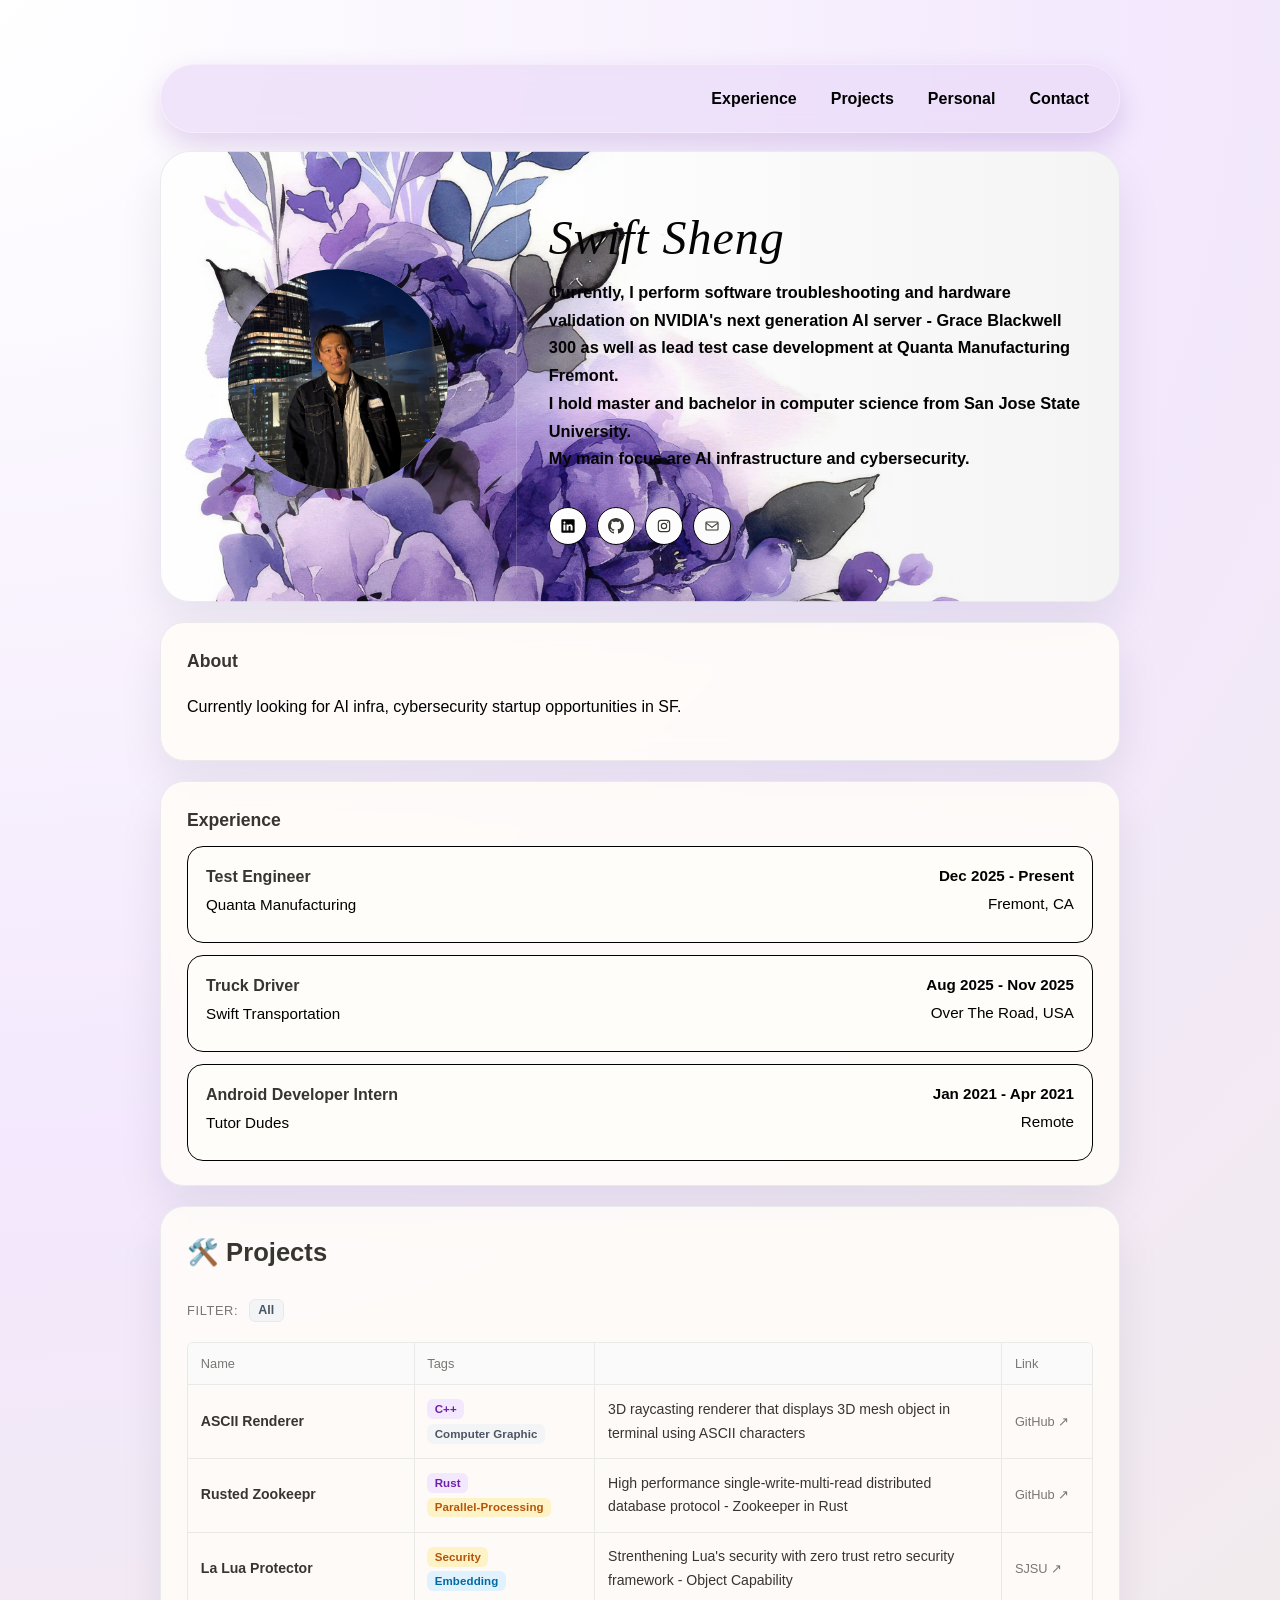
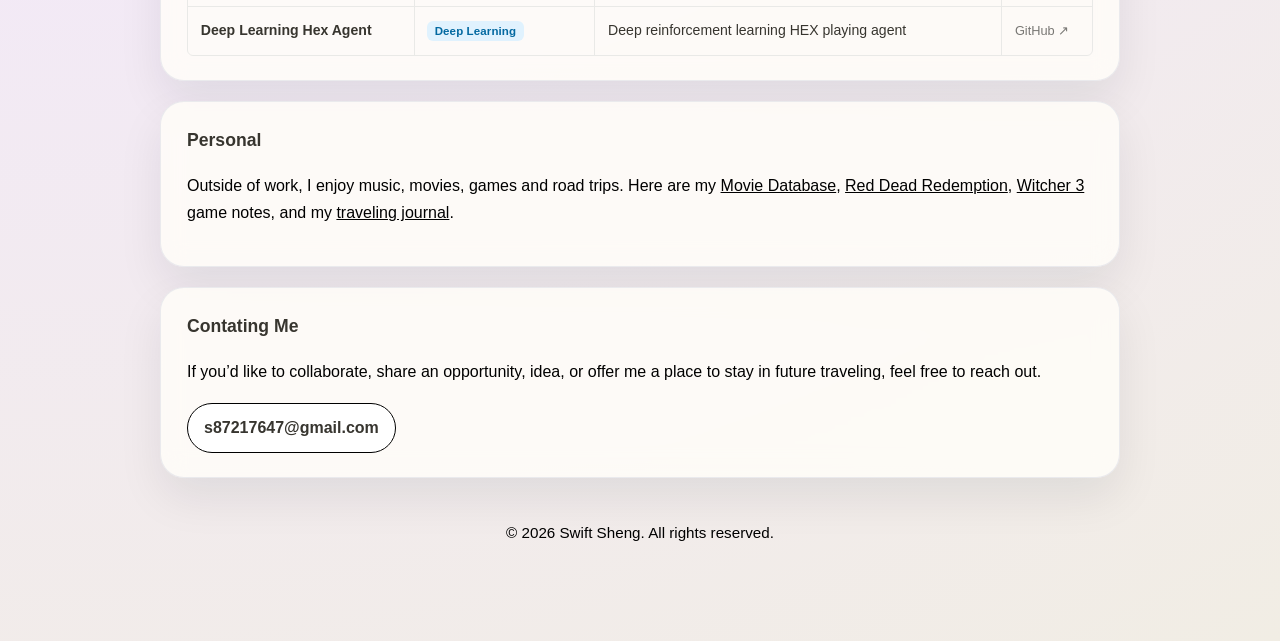
==== commit 5792b94d: "Pretty tags" ====
--- a/index.html
+++ b/index.html
@@ -70,8 +70,7 @@
     <section id="about" class="panel">
       <h3>About</h3>
       <p>
-        Looking for opportunities in SF - ML Infra, startups and research.
-        This <a href="https://app.notion.com/p/More-about-Swift-Sheng-a5b1cbc546af445598886eb866c3924d?source=copy_link" style="text-decoration: underline;"> notion page</a> supplements the site for now.
+        Currently looking for AI infra, cybersecurity startup opportunities in SF.
       </p>
     </section>
 
@@ -157,7 +156,7 @@
     </div>
 
     <div class="tag-filters">
-      <span class="filter-label">Stack:</span>
+      <span class="filter-label">Filter:</span>
       <button class="tag-chip tag-all active" onclick="setTag('all', this)">All</button>
       <!-- <button class="tag-chip tag-cpp" onclick="setTag('C++', this)">C++</button> -->
       <!-- <button class="tag-chip tag-python" onclick="setTag('Python', this)">Python</button> -->
@@ -193,7 +192,7 @@
             <td class="proj-title">Rusted Zookeepr</td>
             <td>
               <span class="tag t-rust">Rust</span>
-              <span class="tag t-parallel-processing">Parallel-Processing</span>
+              <span class="tag t-python">Parallel-Processing</span>
             </td>
             <td>High performance single-write-multi-read distributed database protocol - Zookeeper in Rust</td>
             <td><a href="https://github.com/s87217647/Rusted_Zookeeper" target="_blank" class="link-btn">GitHub ↗</a></td>
@@ -202,8 +201,8 @@
           <tr data-tags="Security">
             <td class="proj-title">La Lua Protector</td>
             <td>
-              <span class="tag t-Security">Security</span>
-              <span class="tag t-Embedding">Embedding</span>
+              <span class="tag t-python">Security</span>
+              <span class="tag t-infra">Embedding</span>
             </td>
             <td>Strenthening Lua's security with zero trust retro security framework - Object Capability</td>
             <td><a href="https://scholarworks.sjsu.edu/etd_projects/1508/" target="_blank" class="link-btn">SJSU ↗</a></td>
@@ -212,7 +211,7 @@
           <tr data-tags="Deep-Learning">
             <td class="proj-title">Deep Learning Hex Agent</td>
             <td>
-              <span class="tag t-deep-learning">Deep Learning</span>
+              <span class="tag t-infra">Deep Learning</span>
             </td>
             <td>Deep reinforcement learning HEX playing agent</td>
             <td><a href="https://github.com/s87217647/Reinforcement_L/tree/main/hex" target="_blank" class="link-btn">GitHub ↗</a></td>
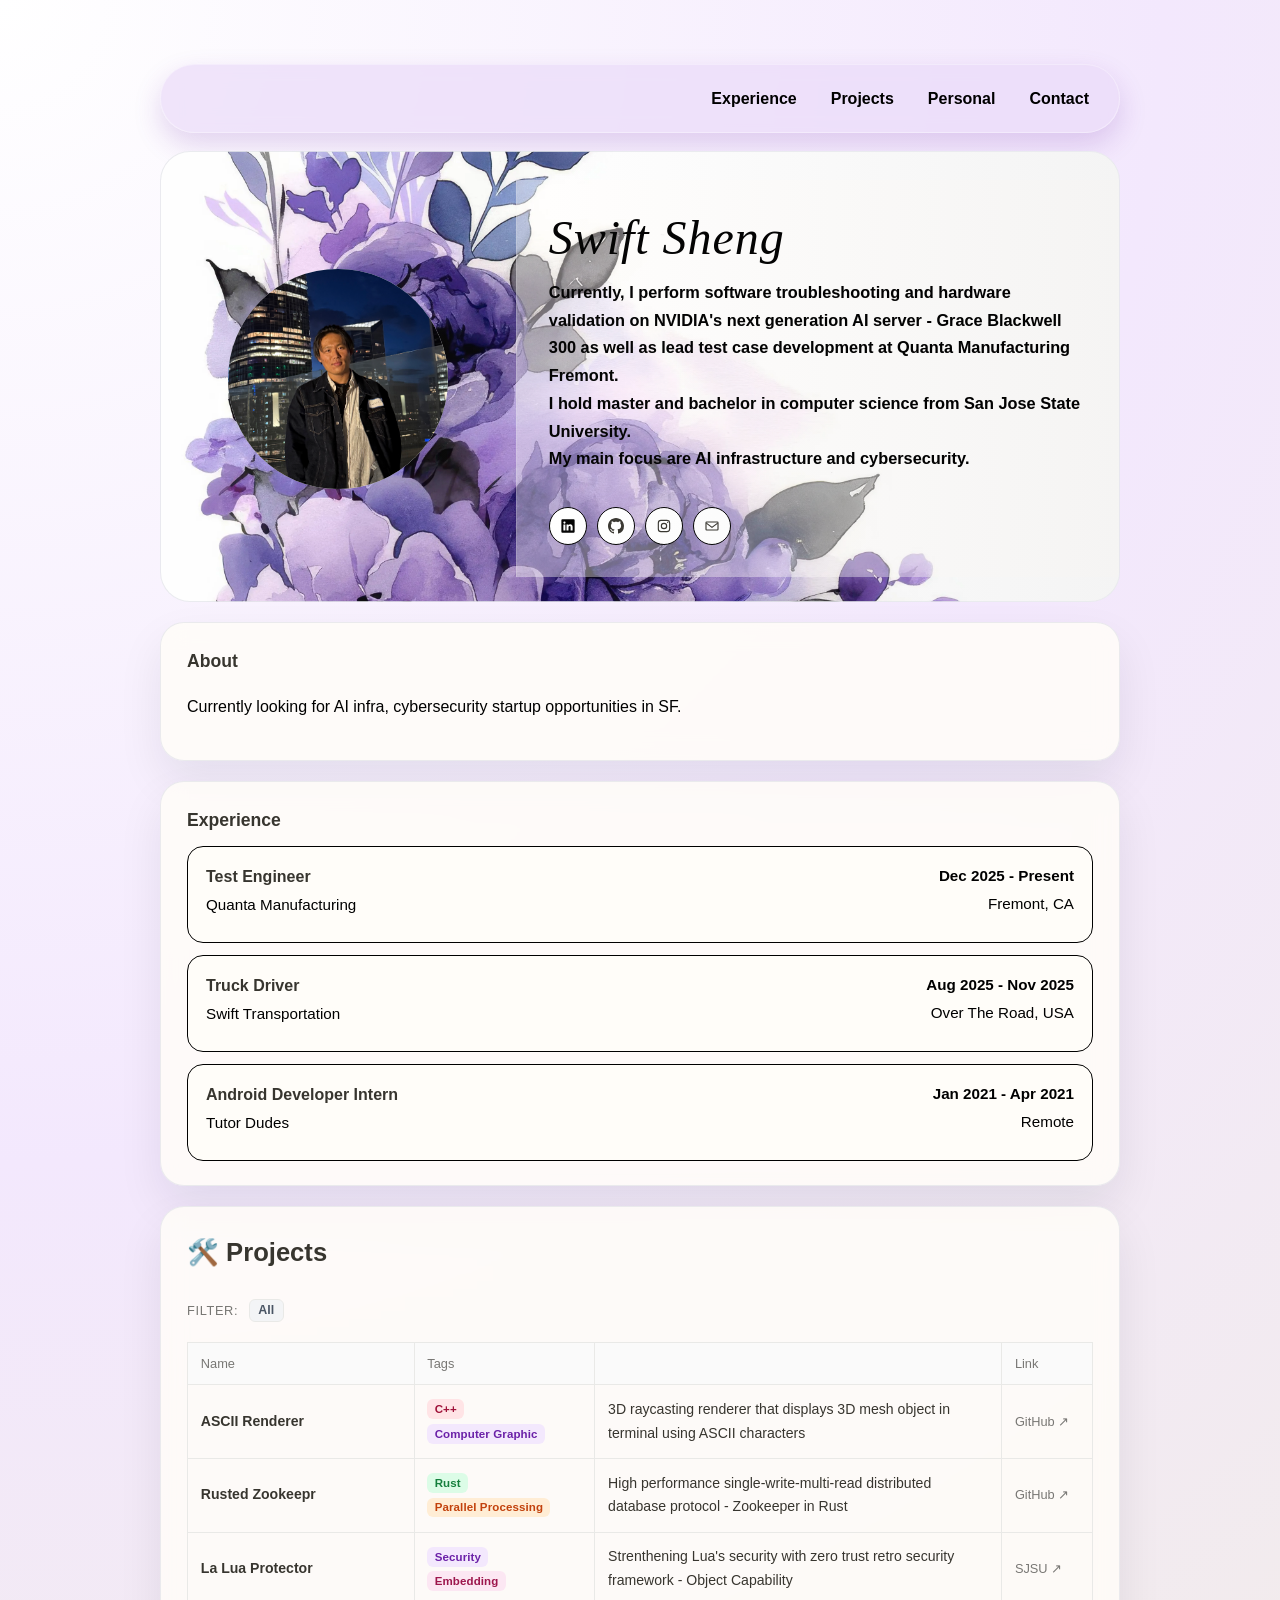
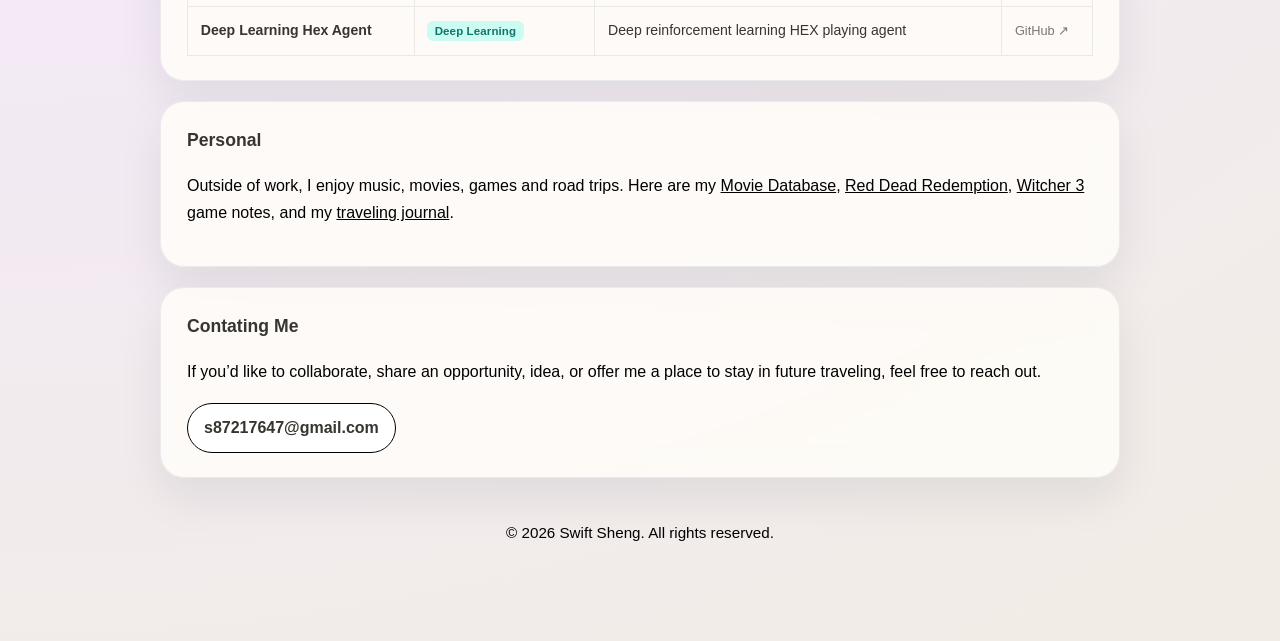
==== commit 1a049534: "More readable profile, mobile device support" ====
--- a/index.html
+++ b/index.html
@@ -115,7 +115,7 @@
           <p class="entry-description">
             Kept america rolling
             <br>
-            <img src="./graphics/trucking.jpeg" alt="Oregon" style="width: 500px; height: 300px; object-fit: cover;">
+            <img src="./graphics/trucking.jpeg" alt="Oregon" style="width: 500px; height: auto; object-fit: cover;">
 
           </p>
         </article>
@@ -180,8 +180,8 @@
           <tr data-tags="C++, Computer Graphic">
             <td class="proj-title">ASCII Renderer</td>
             <td>
-              <span class="tag t-cpp">C++</span>
-              <span class="tag t-tools">Computer Graphic</span>
+              <span class="tag t-red">C++</span>
+              <span class="tag t-purple">Computer Graphic</span>
             </td>
             <td>3D raycasting renderer that displays 3D mesh object in terminal using ASCII characters</td>
             <td><a href="https://github.com/s87217647/ASCII-Renderer" target="_blank" class="link-btn">GitHub ↗</a></td>
@@ -191,8 +191,8 @@
           <tr data-tags="Rust, parallel-processing">
             <td class="proj-title">Rusted Zookeepr</td>
             <td>
-              <span class="tag t-rust">Rust</span>
-              <span class="tag t-python">Parallel-Processing</span>
+              <span class="tag t-green">Rust</span>
+              <span class="tag t-orange">Parallel Processing</span>
             </td>
             <td>High performance single-write-multi-read distributed database protocol - Zookeeper in Rust</td>
             <td><a href="https://github.com/s87217647/Rusted_Zookeeper" target="_blank" class="link-btn">GitHub ↗</a></td>
@@ -201,8 +201,8 @@
           <tr data-tags="Security">
             <td class="proj-title">La Lua Protector</td>
             <td>
-              <span class="tag t-python">Security</span>
-              <span class="tag t-infra">Embedding</span>
+              <span class="tag t-purple">Security</span>
+              <span class="tag t-pink">Embedding</span>
             </td>
             <td>Strenthening Lua's security with zero trust retro security framework - Object Capability</td>
             <td><a href="https://scholarworks.sjsu.edu/etd_projects/1508/" target="_blank" class="link-btn">SJSU ↗</a></td>
@@ -211,7 +211,7 @@
           <tr data-tags="Deep-Learning">
             <td class="proj-title">Deep Learning Hex Agent</td>
             <td>
-              <span class="tag t-infra">Deep Learning</span>
+              <span class="tag t-teal">Deep Learning</span>
             </td>
             <td>Deep reinforcement learning HEX playing agent</td>
             <td><a href="https://github.com/s87217647/Reinforcement_L/tree/main/hex" target="_blank" class="link-btn">GitHub ↗</a></td>
--- a/styles.css
+++ b/styles.css
@@ -79,7 +79,6 @@
   overflow: hidden;
   border: 1px solid rgba(229, 231, 235, 0.8);
   border-radius: 30px;
-  box-shadow: var(--shadow);
   background: url("graphics/flower1.webp") center/cover no-repeat;
   backdrop-filter: blur(12px);
   position: relative;
@@ -128,7 +127,11 @@
   flex-direction: column;
   justify-content: center;
   border-left: 1px solid rgba(229, 231, 235, 0.18);
-  background: transparent;
+  /* background: transparent; */
+  background: rgba(255, 253, 249, 0.4);
+  /* backdrop-filter: blur(16px); */
+  /* -webkit-backdrop-filter: blur(16px);*/
+  /* border-radius: 0 30px 30px 0; */
 }
 
 .hero-content h2 {
@@ -431,10 +434,59 @@
   text-align: center;
 }
 
+@media (max-width: 600px) {
+  .entry-header {
+    flex-direction: column;
+    align-items: flex-start;
+    gap: 4px;
+  }
+  
+  .entry-right {
+    align-items: flex-start;
+    text-align: left;
+  }
+}
+
 @media (max-width: 760px) {
   .hero { grid-template-columns: 1fr; }
   .hero-content { border-left: 0; border-top: 1px solid rgba(229, 231, 235, 0.7); }
   .grid { grid-template-columns: 1fr; }
   .page { padding: 16px 14px 32px; }
   .hero-visual, .hero-content, .panel { padding: 20px; }
-}
+    
+  .entry-description img {
+    max-width: 100%;
+    height: auto;
+  }
+
+  .entry-item {
+    word-break: break-word;
+    overflow: hidden;
+  }
+
+  .nav-container {
+    display: flex;
+    flex-direction: column;
+    align-items: center;    /* Centers items horizontally */
+    justify-content: center;
+    width: 100%;
+    padding: 0.75rem 0.5rem;
+  }
+
+  .nav-links {
+    display: flex;
+    flex-wrap: nowrap;      /* Prevents links from breaking into 2 rows */
+    justify-content: center; /* Keeps all links centered */
+    align-items: center;
+    width: 100%;
+    gap: 0.5rem;            /* Tightens gap to fit on small screens */
+    overflow-x: auto;       /* Safe fallback: horizontal scroll if screen is too narrow */
+    -webkit-overflow-scrolling: touch;
+  }
+
+  .nav-links a {
+    font-size: 0.8rem;      /* Slightly smaller text size so items fit comfortably */
+    white-space: nowrap;    /* Prevents individual link text from wrapping */
+    padding: 0.25rem 0.2rem;
+  }
+}
--- a/database.css
+++ b/database.css
@@ -11,6 +11,12 @@
   --tag-green-bg: #dcfce7;  --tag-green-text: #15803d;
   --tag-amber-bg: #fef3c7;  --tag-amber-text: #b45309;
   --tag-gray-bg: #f3f4f6;   --tag-gray-text: #4b5563;
+  --tag-red-bg: #ffe4e6;     --tag-red-text: #9f1239;
+  --tag-pink-bg: #fce7f3;    --tag-pink-text: #9d174d;
+  --tag-orange-bg: #ffedd5;  --tag-orange-text: #c2410c;
+  --tag-teal-bg: #ccfbf1;    --tag-teal-text: #0f766e;
+  --tag-indigo-bg: #e0e7ff;  --tag-indigo-text: #3730a3;
+  --tag-cyan-bg: #cffaff;    --tag-cyan-text: #0e7490;
 }
 
 body {
@@ -142,12 +148,13 @@
 /* 3. Notion Table Grid */
 .notion-table-wrapper {
   border: 1px solid var(--border);
-  border-radius: 6px;
-  overflow: hidden;
+  overflow-x: auto;
+  -webkit-overflow-scrolling: touch;
 }
 
 .notion-table {
   width: 100%;
+  min-width: 580px;
   border-collapse: collapse;
   font-size: 0.88rem;
   text-align: left;
@@ -202,13 +209,16 @@
 
 
 
-/* Color only, doesn't  */
 
 .t-amber{ background: var(--tag-amber-bg); color: var(--tag-amber-text);}
 .t-purple{background: var(--tag-purple-bg); color: var(--tag-purple-text);}
 .t-blue { background: var(--tag-blue-bg); color: var(--tag-blue-text); }
 .t-green { background: var(--tag-green-bg); color: var(--tag-green-text); }
 .t-gray { background: var(--tag-gray-bg); color: var(--tag-gray-text); }
+.t-pink { background: var(--tag-pink-bg); color: var(--tag-pink-text); }
+.t-red { background: var(--tag-red-bg); color: var(--tag-red-text); }
+.t-orange { background: var(--tag-orange-bg); color: var(--tag-orange-text); }
+.t-teal { background: var(--tag-teal-bg); color: var(--tag-teal-text); }
 
 
 .t-cpp { background: var(--tag-purple-bg); color: var(--tag-purple-text); }
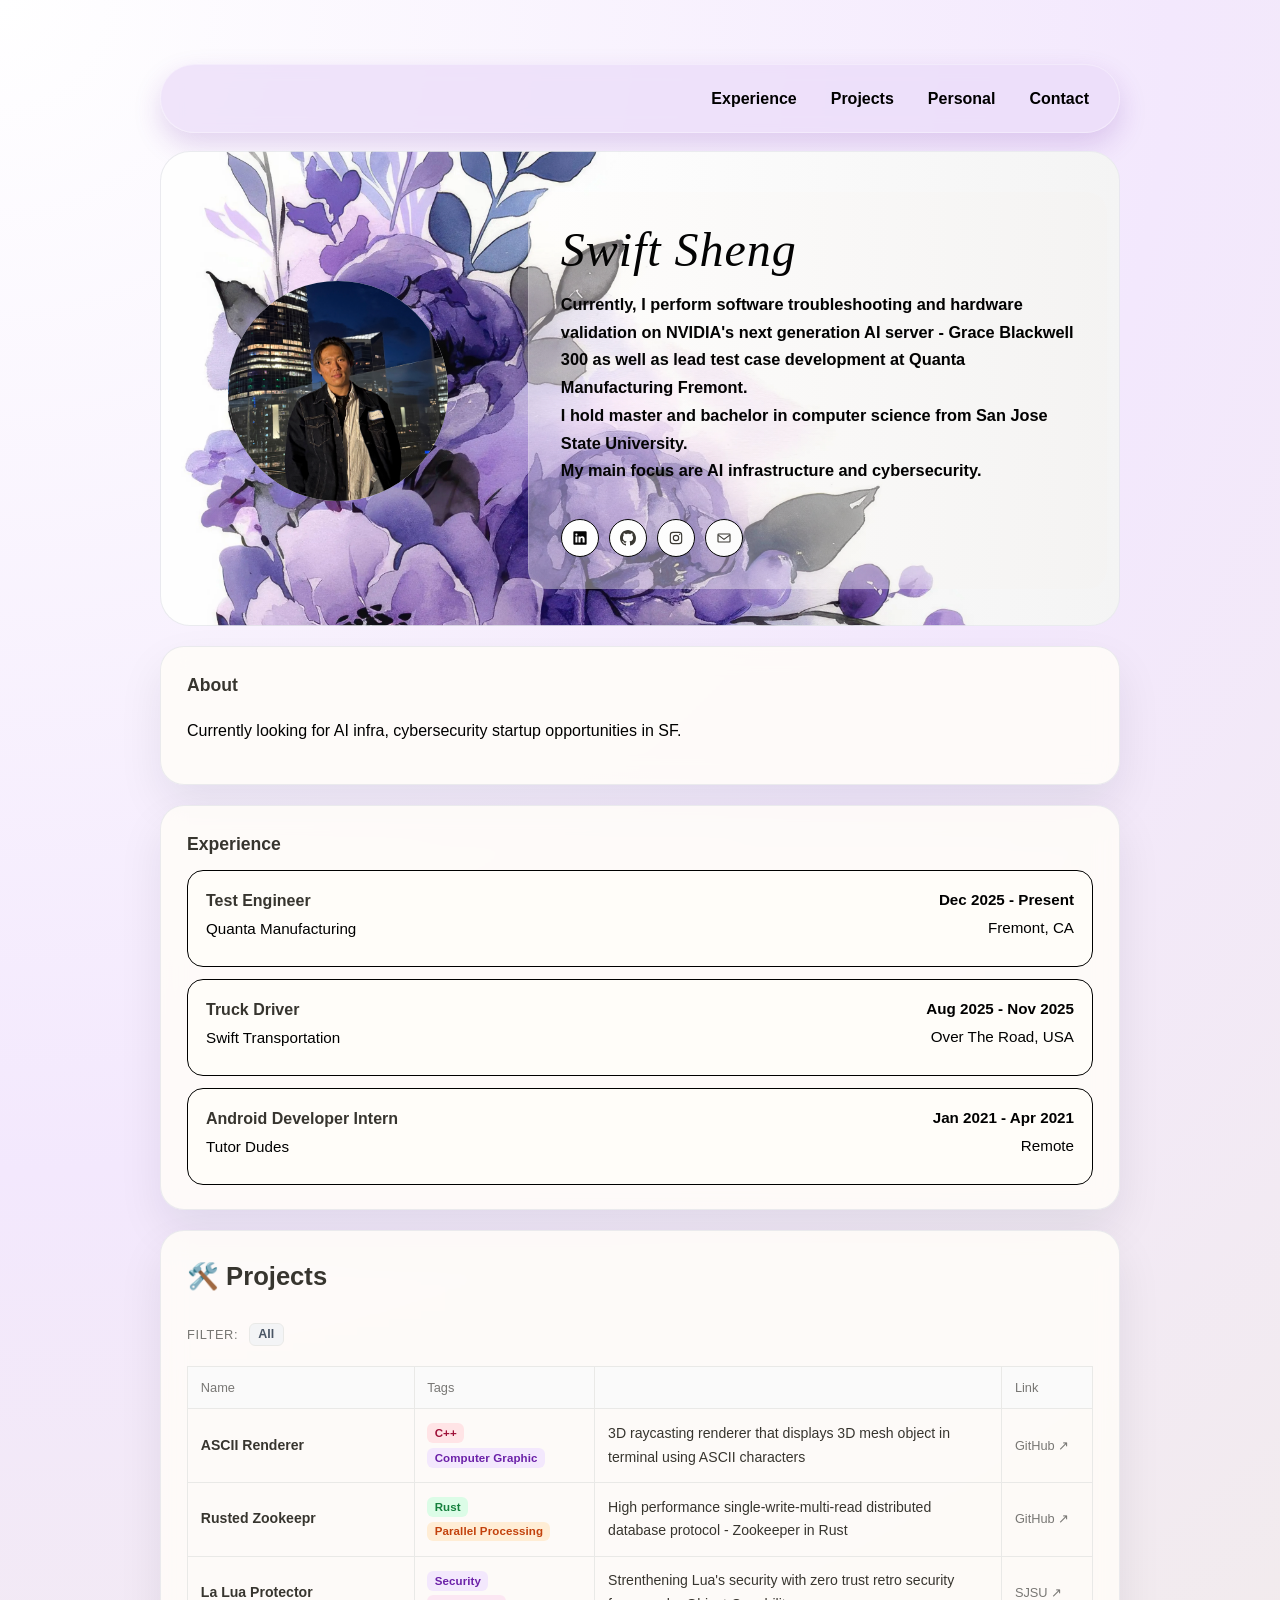
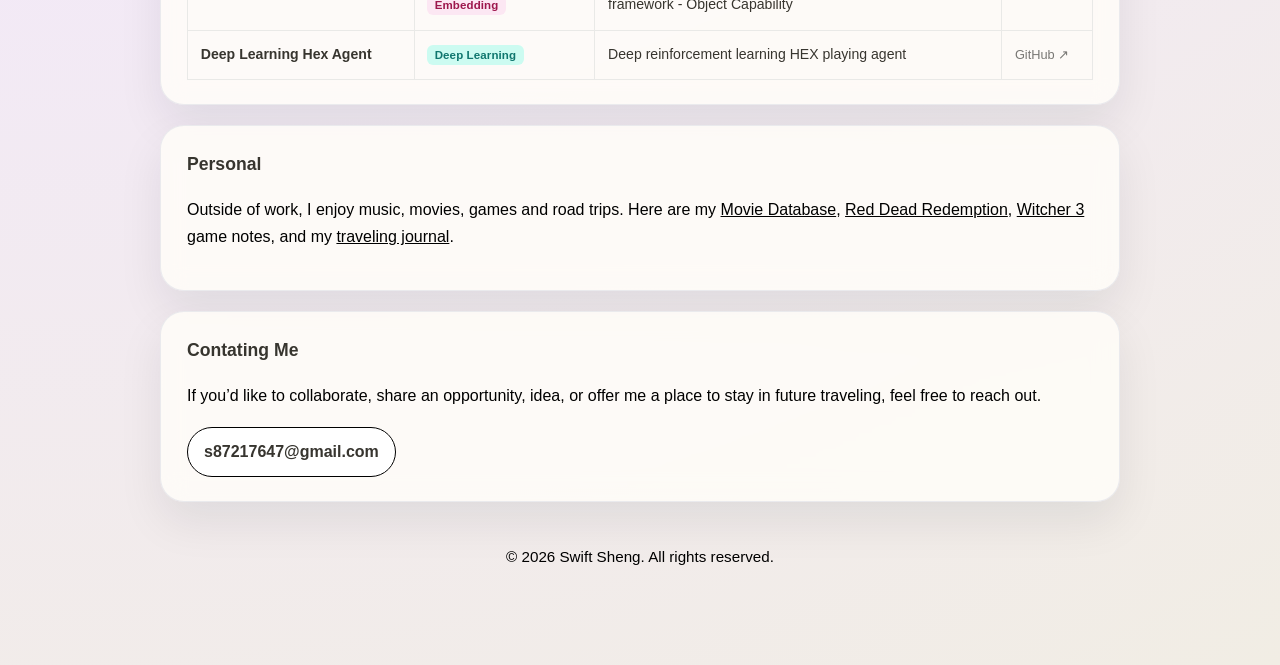
==== commit b4267316: "minor tweaks" ====
--- a/index.html
+++ b/index.html
@@ -115,7 +115,7 @@
           <p class="entry-description">
             Kept america rolling
             <br>
-            <img src="./graphics/trucking.jpeg" alt="Oregon" style="width: 500px; height: auto; object-fit: cover;">
+            <img src="./graphics/trucking.jpeg" alt="Oregon" style="display: block; margin: 12px auto 0; max-width: 100%; width: 500px; height: auto; object-fit: cover; border-radius: 16px;">
 
           </p>
         </article>
--- a/styles.css
+++ b/styles.css
@@ -132,6 +132,8 @@
   /* backdrop-filter: blur(16px); */
   /* -webkit-backdrop-filter: blur(16px);*/
   /* border-radius: 0 30px 30px 0; */
+  border-radius: 20px;
+  margin: 12px;
 }
 
 .hero-content h2 {
